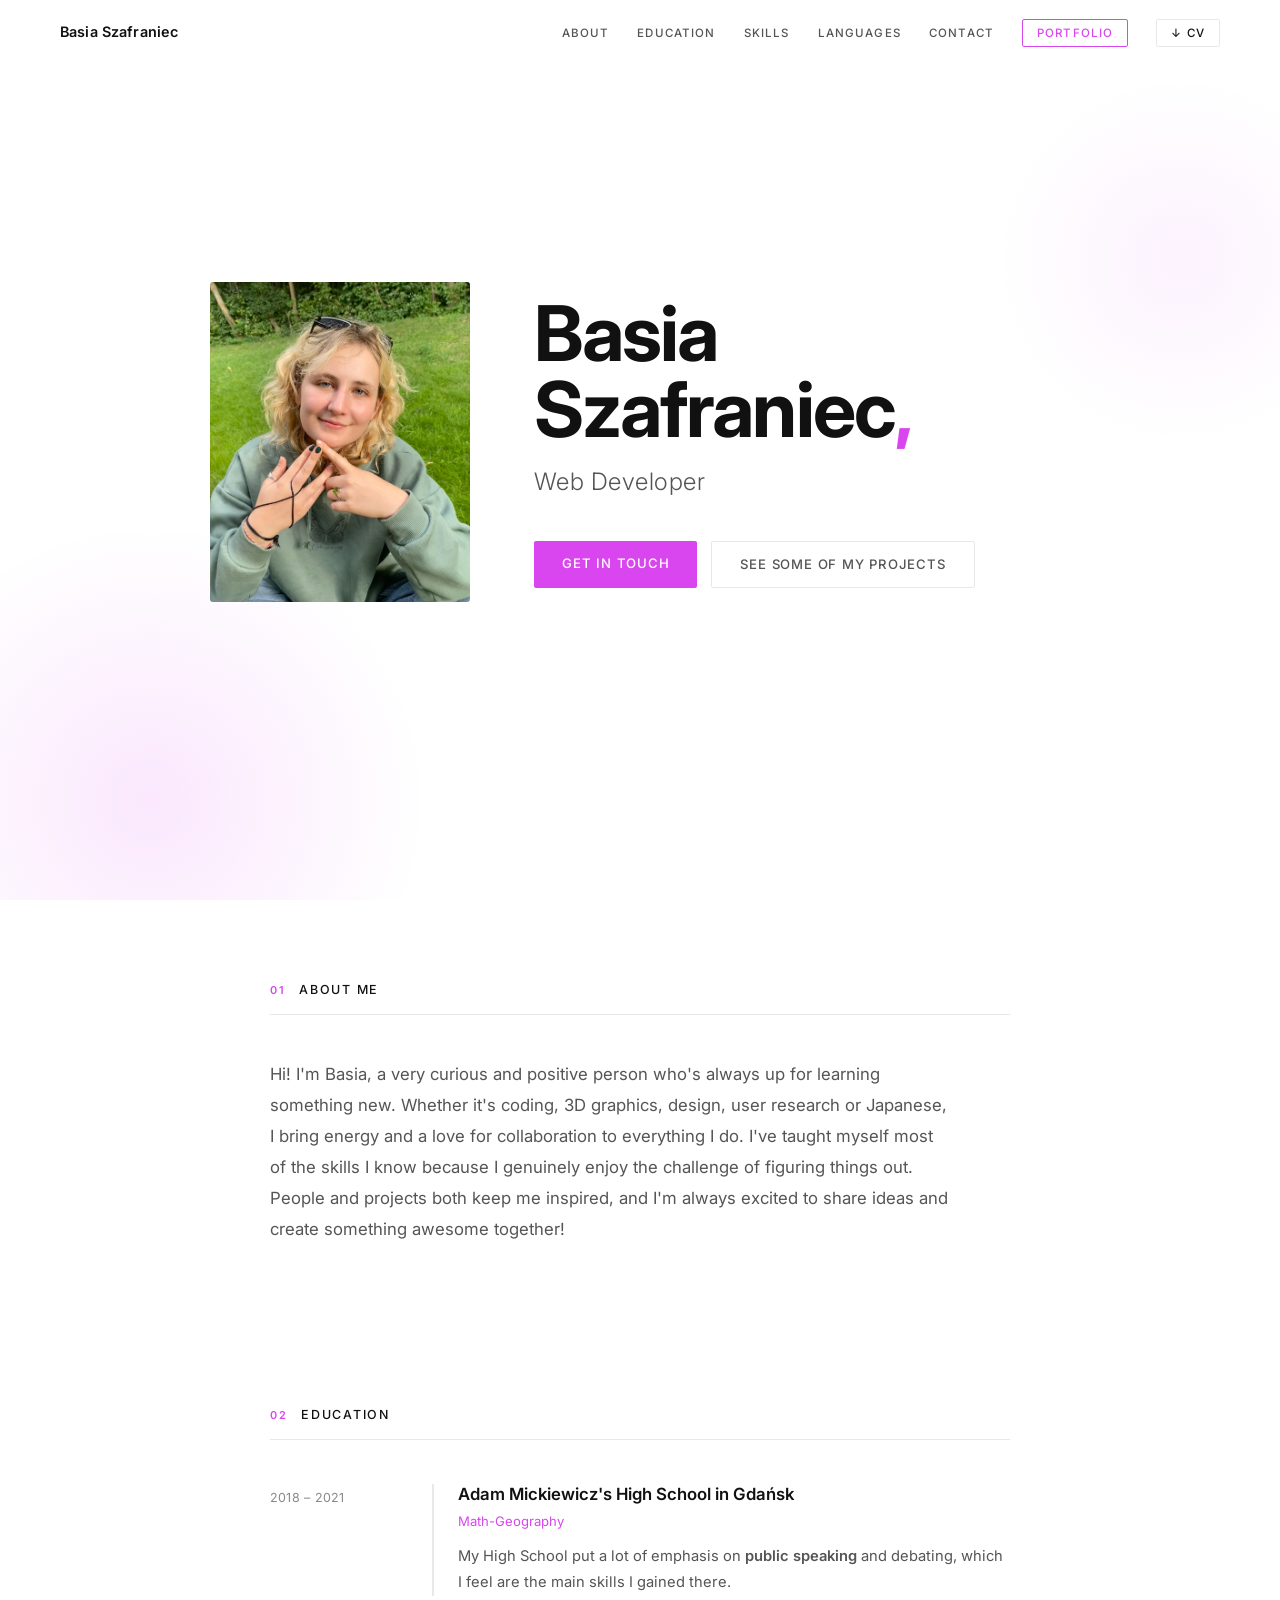
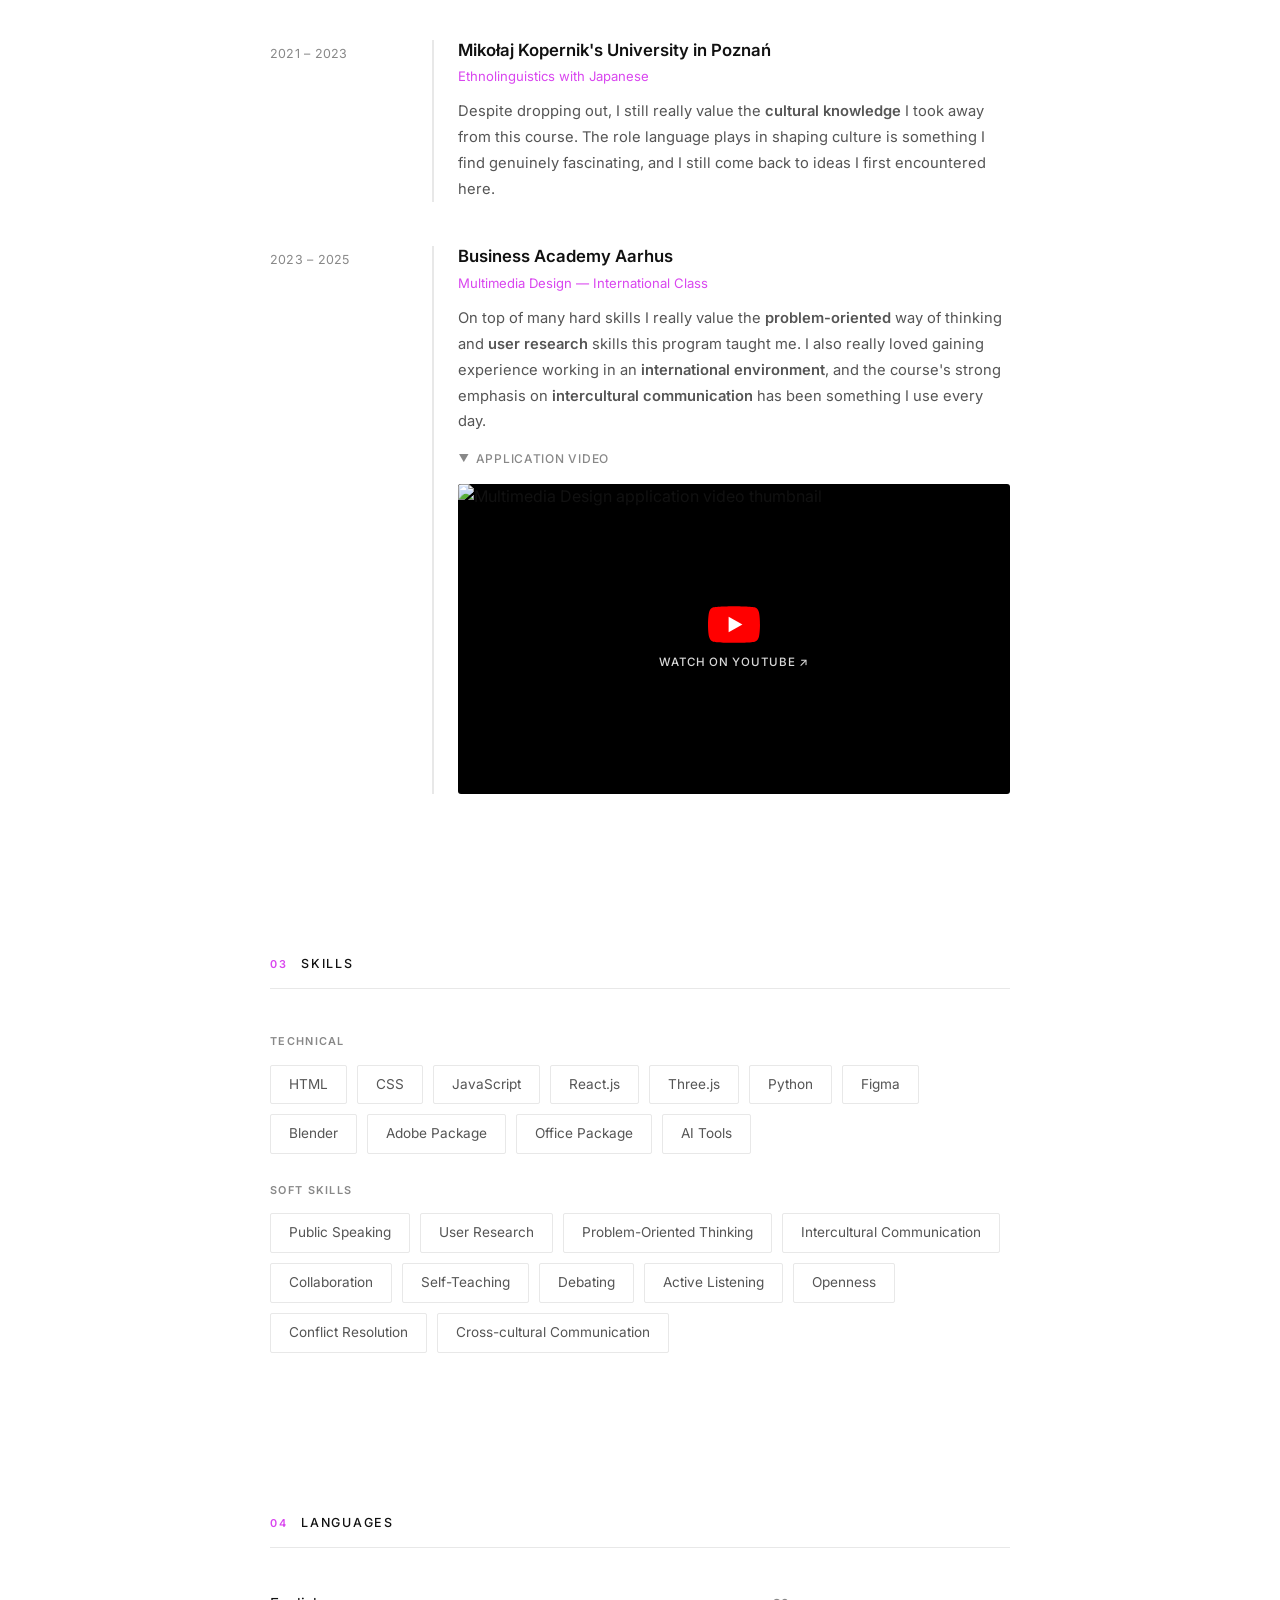
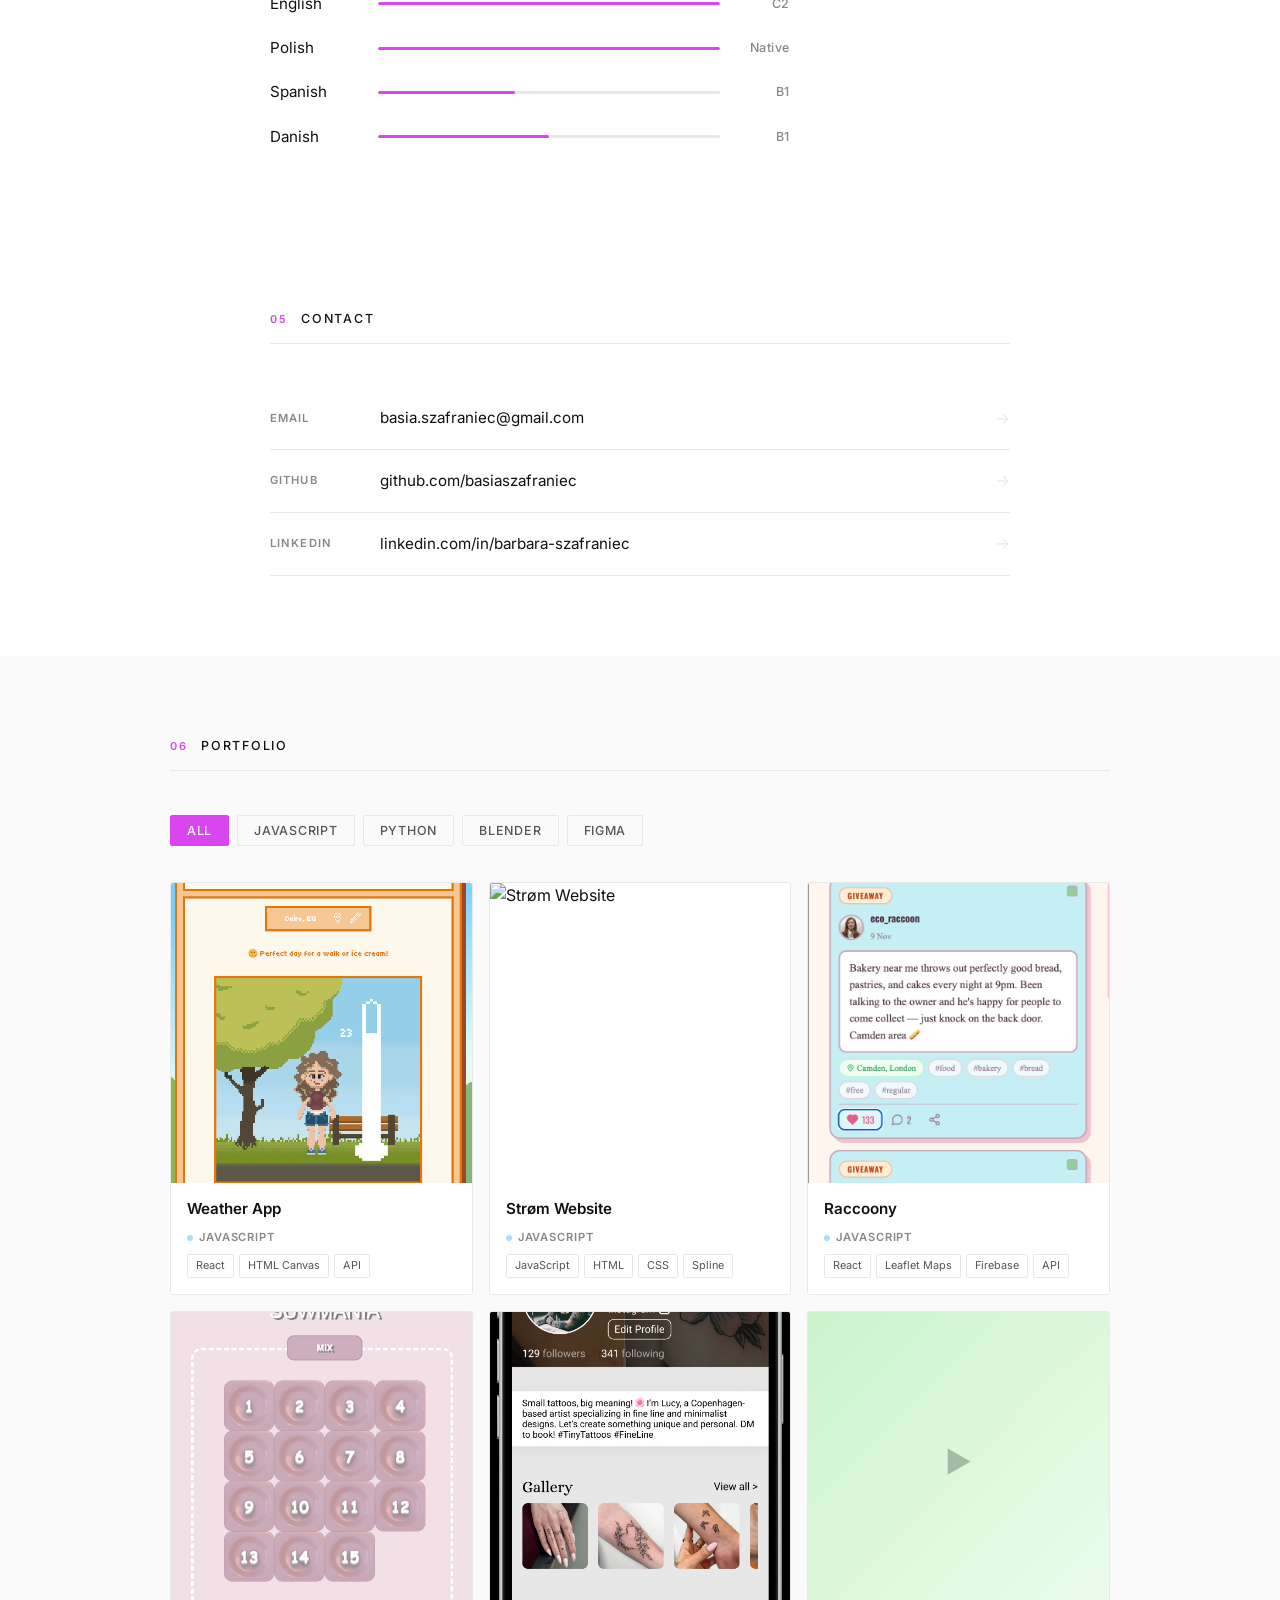
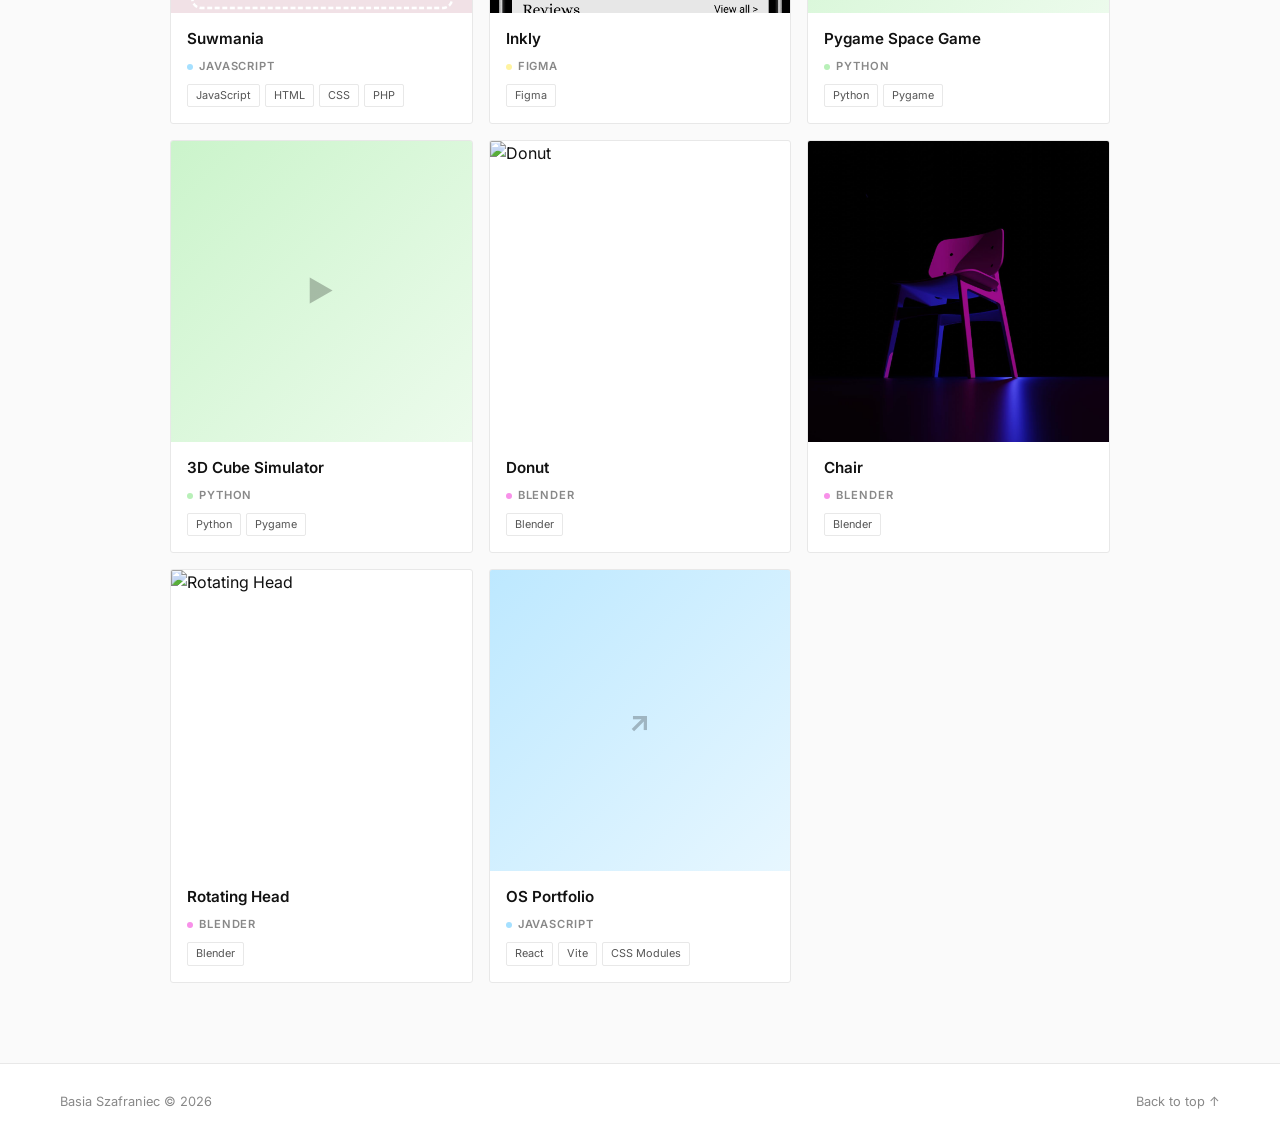
==== index.html @ 639d2274 "CV website initial commit" ====
<!DOCTYPE html>
<html lang="en">
<head>
    <meta charset="UTF-8">
    <meta name="viewport" content="width=device-width, initial-scale=1.0">
    <title>Basia Szafraniec — Web Developer</title>
    <link rel="preconnect" href="https://fonts.googleapis.com">
    <link rel="preconnect" href="https://fonts.gstatic.com" crossorigin>
    <link href="https://fonts.googleapis.com/css2?family=Inter:ital,wght@0,300;0,400;0,500;0,600;0,700;1,300&display=swap" rel="stylesheet">
    <link rel="stylesheet" href="style.css">
</head>
<body>

    <nav id="navbar">
        <div class="nav-name">Basia Szafraniec</div>
        <button class="hamburger" id="hamburger" aria-label="Toggle menu">
            <span></span><span></span><span></span>
        </button>
        <ul class="nav-links" id="nav-links">
            <li><a href="#about">About</a></li>
            <li><a href="#education">Education</a></li>
            <li><a href="#skills">Skills</a></li>
            <li><a href="#languages">Languages</a></li>
            <li><a href="#contact">Contact</a></li>
            <li><a href="#portfolio" class="nav-cta">Portfolio</a></li>
            <li><a href="cv-download.html" target="_blank" class="nav-cv">↓ CV</a></li>
        </ul>
    </nav>

    <section class="hero">
        <div class="hero-inner">
            <div class="hero-photo-wrap">
                <div class="hero-photo">
                    <img src="assets/images/prof.png" alt="Basia Szafraniec" id="hero-img">
                    <div class="photo-placeholder" id="photo-placeholder">BS</div>
                </div>
            </div>
            <div class="hero-text">
                <h1>Basia Szafraniec<span class="comma">,</span></h1>
                <p class="hero-title">Web Developer</p>
                <div class="hero-links">
                    <a href="#contact" class="btn-primary">Get in touch</a>
                    <a href="#portfolio" class="btn-ghost">See some of my projects</a>
                </div>
            </div>
        </div>
        <div class="blob blob-1"></div>
        <div class="blob blob-2"></div>
    </section>

    <main>

        <section id="about" class="section reveal">
            <div class="section-header">
                <span class="section-num">01</span>
                <h2 class="section-title">About Me</h2>
            </div>
            <div class="section-divider"></div>
            <p class="about-text">
                Hi! I'm Basia, a very curious and positive person who's always up for learning something new.
                Whether it's coding, 3D graphics, design, user research or Japanese, I bring energy and a love
                for collaboration to everything I do. I've taught myself most of the skills I know because I
                genuinely enjoy the challenge of figuring things out. People and projects both keep me
                inspired, and I'm always excited to share ideas and create something awesome together!
            </p>
        </section>

        <section id="education" class="section reveal">
            <div class="section-header">
                <span class="section-num">02</span>
                <h2 class="section-title">Education</h2>
            </div>
            <div class="section-divider"></div>
            <div class="edu-list">

                <div class="edu-item">
                    <div class="edu-meta">
                        <span class="edu-year">2018 – 2021</span>
                    </div>
                    <div class="edu-content">
                        <h3>Adam Mickiewicz's High School in Gdańsk</h3>
                        <span class="edu-field">Math-Geography</span>
                        <p>My High School put a lot of emphasis on <strong>public speaking</strong> and debating, which I feel are the main skills I gained there.</p>
                    </div>
                </div>

                <div class="edu-item">
                    <div class="edu-meta">
                        <span class="edu-year">2021 – 2023</span>
                    </div>
                    <div class="edu-content">
                        <h3>Mikołaj Kopernik's University in Poznań</h3>
                        <span class="edu-field">Ethnolinguistics with Japanese</span>
                        <p>Despite dropping out, I still really value the <strong>cultural knowledge</strong> I took away from this course. The role language plays in shaping culture is something I find genuinely fascinating, and I still come back to ideas I first encountered here.</p>
                    </div>
                </div>

                <div class="edu-item">
                    <div class="edu-meta">
                        <span class="edu-year">2023 – 2025</span>
                    </div>
                    <div class="edu-content">
                        <h3>Business Academy Aarhus</h3>
                        <span class="edu-field">Multimedia Design — International Class</span>
                        <p>On top of many hard skills I really value the <strong>problem-oriented</strong> way of thinking and <strong>user research</strong> skills this program taught me. I also really loved gaining experience working in an <strong>international environment</strong>, and the course's strong emphasis on <strong>intercultural communication</strong> has been something I use every day.</p>
                        <button class="edu-video-btn" id="yt-toggle" aria-expanded="true">
                            <span class="edu-video-icon" aria-hidden="true">▶</span>
                            Application video
                        </button>
                        <div class="edu-video-wrap open" id="yt-wrap">
                            <a href="https://youtu.be/Ew_p2jdA_Yk" target="_blank" rel="noopener" class="yt-thumb-link" aria-label="Watch application video on YouTube">
                                <img src="https://img.youtube.com/vi/Ew_p2jdA_Yk/hqdefault.jpg" alt="Multimedia Design application video thumbnail" class="yt-thumb-img">
                                <div class="yt-play-overlay">
                                    <svg class="yt-play-icon" viewBox="0 0 68 48" width="52" height="37" aria-hidden="true">
                                        <path d="M66.52 7.74c-.78-2.93-2.49-5.41-5.42-6.19C55.79.13 34 0 34 0S12.21.13 6.9 1.55C3.97 2.33 2.27 4.81 1.48 7.74 0 13.05 0 24 0 24s0 10.95 1.48 16.26c.78 2.93 2.49 5.41 5.42 6.19C12.21 47.87 34 48 34 48s21.79-.13 27.1-1.55c2.93-.78 4.64-3.26 5.42-6.19C68 34.95 68 24 68 24s0-10.95-1.48-16.26z" fill="#ff0000"/>
                                        <path d="M45 24L27 14v20z" fill="#fff"/>
                                    </svg>
                                    <span class="yt-play-label">Watch on YouTube ↗</span>
                                </div>
                            </a>
                        </div>
                    </div>
                </div>

            </div>
        </section>

        <section id="skills" class="section reveal">
            <div class="section-header">
                <span class="section-num">03</span>
                <h2 class="section-title">Skills</h2>
            </div>
            <div class="section-divider"></div>
            <div class="skills-subheading">Technical</div>
            <div class="skills-grid">
                <div class="skill-tag">HTML</div>
                <div class="skill-tag">CSS</div>
                <div class="skill-tag">JavaScript</div>
                <div class="skill-tag">React.js</div>
                <div class="skill-tag">Three.js</div>
                <div class="skill-tag">Python</div>
                <div class="skill-tag">Figma</div>
                <div class="skill-tag">Blender</div>
                <div class="skill-tag">Adobe Package</div>
                <div class="skill-tag">Office Package</div>
                <div class="skill-tag">AI Tools</div>
            </div>
            <div class="skills-subheading" style="margin-top: 28px">Soft Skills</div>
            <div class="skills-grid">
                <div class="skill-tag">Public Speaking</div>
                <div class="skill-tag">User Research</div>
                <div class="skill-tag">Problem-Oriented Thinking</div>
                <div class="skill-tag">Intercultural Communication</div>
                <div class="skill-tag">Collaboration</div>
                <div class="skill-tag">Self-Teaching</div>
                <div class="skill-tag">Debating</div>
                <div class="skill-tag">Active Listening</div>
                <div class="skill-tag">Openness</div>
                <div class="skill-tag">Conflict Resolution</div>
                <div class="skill-tag">Cross-cultural Communication</div>
            </div>
        </section>

        <section id="languages" class="section reveal">
            <div class="section-header">
                <span class="section-num">04</span>
                <h2 class="section-title">Languages</h2>
            </div>
            <div class="section-divider"></div>
            <div class="lang-list">
                <div class="lang-item">
                    <span class="lang-name">English</span>
                    <div class="lang-bar-wrap"><div class="lang-bar" style="width:100%"></div></div>
                    <span class="lang-level">C2</span>
                </div>
                <div class="lang-item">
                    <span class="lang-name">Polish</span>
                    <div class="lang-bar-wrap"><div class="lang-bar" style="width:100%"></div></div>
                    <span class="lang-level">Native</span>
                </div>
                <div class="lang-item">
                    <span class="lang-name">Spanish</span>
                    <div class="lang-bar-wrap"><div class="lang-bar" style="width:40%"></div></div>
                    <span class="lang-level">B1</span>
                </div>
                <div class="lang-item">
                    <span class="lang-name">Danish</span>
                    <div class="lang-bar-wrap"><div class="lang-bar" style="width:50%"></div></div>
                    <span class="lang-level">B1</span>
                </div>
            </div>
        </section>

        <section id="contact" class="section reveal">
            <div class="section-header">
                <span class="section-num">05</span>
                <h2 class="section-title">Contact</h2>
            </div>
            <div class="section-divider"></div>
            <div class="contact-list">
                <a href="mailto:basia.szafraniec@gmail.com" class="contact-item">
                    <span class="contact-label">Email</span>
                    <span class="contact-value">basia.szafraniec@gmail.com</span>
                    <span class="contact-arrow">→</span>
                </a>
                <a href="https://github.com/basiaszafraniec" target="_blank" rel="noopener" class="contact-item">
                    <span class="contact-label">GitHub</span>
                    <span class="contact-value">github.com/basiaszafraniec</span>
                    <span class="contact-arrow">→</span>
                </a>
                <a href="https://linkedin.com/in/barbara-szafraniec-074019289" target="_blank" rel="noopener" class="contact-item">
                    <span class="contact-label">LinkedIn</span>
                    <span class="contact-value">linkedin.com/in/barbara-szafraniec</span>
                    <span class="contact-arrow">→</span>
                </a>
            </div>
        </section>

        <section id="portfolio" class="portfolio-section reveal">
            <div class="pf-inner">
                <div class="section-header">
                    <span class="section-num">06</span>
                    <h2 class="section-title">Portfolio</h2>
                </div>
                <div class="section-divider"></div>
                <div class="pf-filters" id="pf-filters">
                    <button class="pf-filter active" data-filter="all">All</button>
                    <button class="pf-filter" data-filter="javascript">JavaScript</button>
                    <button class="pf-filter" data-filter="python">Python</button>
                    <button class="pf-filter" data-filter="blender">Blender</button>
                    <button class="pf-filter" data-filter="figma">Figma</button>
                </div>
                <div class="pf-grid" id="pf-grid"></div>
            </div>
        </section>

    </main>

    <div id="pf-modal" class="pf-modal" aria-hidden="true">
        <div class="pf-modal-bg" id="pf-modal-bg"></div>
        <div class="pf-modal-panel">
            <button class="pf-modal-close" id="pf-modal-close" aria-label="Close">×</button>
            <div class="pf-modal-body" id="pf-modal-body"></div>
        </div>
    </div>

    <footer>
        <span>Basia Szafraniec &copy; 2026</span>
        <a href="#" class="back-to-top">Back to top ↑</a>
    </footer>

    <script src="script.js"></script>
</body>
</html>
---- style.css ----
/* ── Variables ───────────────────────────── */
:root {
    --pink:      #d946ef;
    --pink-dim:  rgba(217, 70, 239, 0.12);
    --pink-glow: rgba(217, 70, 239, 0.25);
    --text:      #111111;
    --muted:     #555555;
    --light:     #888888;
    --border:    #e8e8e8;
    --bg:        #ffffff;
    --bg-alt:    #fafafa;

    --max-w: 860px;
    --pad-x: 60px;
}

/* ── Reset ───────────────────────────────── */
*, *::before, *::after { box-sizing: border-box; margin: 0; padding: 0; }
html { scroll-behavior: smooth; }
img  { display: block; max-width: 100%; }
a    { color: inherit; }
strong { font-weight: 600; }

body {
    font-family: 'Inter', system-ui, sans-serif;
    font-size: 16px;
    line-height: 1.6;
    color: var(--text);
    background: var(--bg);
    -webkit-font-smoothing: antialiased;
}

/* ── Nav ─────────────────────────────────── */
#navbar {
    position: fixed;
    inset: 0 0 auto 0;
    display: flex;
    align-items: center;
    justify-content: space-between;
    padding: 0 var(--pad-x);
    height: 64px;
    background: rgba(255,255,255,0.9);
    backdrop-filter: blur(12px);
    -webkit-backdrop-filter: blur(12px);
    border-bottom: 1px solid transparent;
    z-index: 999;
    transition: border-color 0.3s, box-shadow 0.3s;
}

#navbar.scrolled {
    border-color: var(--border);
    box-shadow: 0 1px 12px rgba(0,0,0,0.05);
}

.nav-name {
    font-size: 0.9rem;
    font-weight: 600;
    letter-spacing: 0.01em;
    white-space: nowrap;
}

.nav-links {
    display: flex;
    list-style: none;
    gap: 28px;
}

.nav-links a {
    text-decoration: none;
    font-size: 0.72rem;
    font-weight: 500;
    letter-spacing: 0.1em;
    text-transform: uppercase;
    color: var(--muted);
    transition: color 0.2s;
}

.nav-links a:hover,
.nav-links a.active { color: var(--text); }

.nav-links .nav-cta {
    color: var(--pink);
    padding: 6px 14px;
    border: 1px solid var(--pink);
    border-radius: 2px;
    transition: background 0.2s, color 0.2s;
}

.nav-links .nav-cta:hover {
    background: var(--pink);
    color: #fff;
}

/* Hamburger */
.hamburger {
    display: none;
    flex-direction: column;
    gap: 5px;
    cursor: pointer;
    background: none;
    border: none;
    padding: 4px;
}

.hamburger span {
    display: block;
    width: 22px;
    height: 2px;
    background: var(--text);
    border-radius: 1px;
    transition: transform 0.25s, opacity 0.25s;
}

.hamburger.open span:nth-child(1) { transform: translateY(7px) rotate(45deg); }
.hamburger.open span:nth-child(2) { opacity: 0; }
.hamburger.open span:nth-child(3) { transform: translateY(-7px) rotate(-45deg); }

/* ── Hero ────────────────────────────────── */
.hero {
    min-height: 100vh;
    display: flex;
    align-items: center;
    padding: 64px var(--pad-x) 80px;
    position: relative;
    overflow: hidden;
}

.hero-inner {
    display: flex;
    align-items: center;
    gap: 64px;
    max-width: var(--max-w);
    width: 100%;
    margin: 0 auto;
    position: relative;
    z-index: 2;
}

/* Photo */
.hero-photo-wrap {
    flex-shrink: 0;
}

.hero-photo {
    width: 260px;
    height: 320px;
    border-radius: 3px;
    overflow: hidden;
    position: relative;
    background: var(--pink-dim);
}

.hero-photo img {
    width: 100%;
    height: 100%;
    object-fit: cover;
    object-position: top center;
}

.photo-placeholder {
    position: absolute;
    inset: 0;
    display: flex;
    align-items: center;
    justify-content: center;
    font-size: 3rem;
    font-weight: 700;
    color: var(--pink);
    opacity: 0.4;
    letter-spacing: 0.05em;
}

/* when image loads, hide placeholder */
.hero-photo img:not([src=""]) + .photo-placeholder { display: none; }

/* Hero text */
.hero-text h1 {
    font-size: clamp(2.8rem, 6vw, 5.5rem);
    font-weight: 700;
    line-height: 1;
    letter-spacing: -0.025em;
    margin-bottom: 14px;
}

.comma { color: var(--pink); }

.hero-title {
    font-size: clamp(1rem, 2.5vw, 1.5rem);
    font-weight: 300;
    color: var(--muted);
    letter-spacing: 0.02em;
    margin-bottom: 40px;
}

.hero-links {
    display: flex;
    gap: 14px;
    flex-wrap: wrap;
}

.btn-primary {
    text-decoration: none;
    padding: 12px 28px;
    background: var(--pink);
    color: #fff;
    font-size: 0.82rem;
    font-weight: 500;
    letter-spacing: 0.06em;
    text-transform: uppercase;
    border-radius: 2px;
    transition: opacity 0.2s, transform 0.2s;
}

.btn-primary:hover { opacity: 0.85; transform: translateY(-1px); }

.btn-ghost {
    text-decoration: none;
    padding: 12px 28px;
    border: 1px solid var(--border);
    color: var(--muted);
    font-size: 0.82rem;
    font-weight: 500;
    letter-spacing: 0.06em;
    text-transform: uppercase;
    border-radius: 2px;
    transition: border-color 0.2s, color 0.2s;
}

.btn-ghost:hover { border-color: var(--pink); color: var(--pink); }

.nav-cv {
    color: var(--text) !important;
    padding: 6px 14px !important;
    border: 1px solid var(--border) !important;
    border-radius: 2px;
    transition: border-color 0.2s, color 0.2s !important;
}

.nav-cv:hover {
    border-color: var(--pink) !important;
    color: var(--pink) !important;
}

/* Blobs */
.blob {
    position: absolute;
    border-radius: 50%;
    pointer-events: none;
    z-index: 1;
}

.blob-1 {
    width: 600px;
    height: 600px;
    bottom: -200px;
    left: -150px;
    background: radial-gradient(circle, rgba(217,70,239,0.13) 0%, transparent 65%);
    animation: pulse 8s ease-in-out infinite;
}

.blob-2 {
    width: 400px;
    height: 400px;
    top: 60px;
    right: -100px;
    background: radial-gradient(circle, rgba(217,70,239,0.07) 0%, transparent 65%);
    animation: pulse 12s ease-in-out infinite reverse;
}

@keyframes pulse {
    0%, 100% { transform: scale(1); }
    50%       { transform: scale(1.08); }
}

/* ── Sections ────────────────────────────── */
.section {
    max-width: var(--max-w);
    margin: 0 auto;
    padding: 80px var(--pad-x);
}

.section-header {
    display: flex;
    align-items: baseline;
    gap: 14px;
    margin-bottom: 14px;
}

.section-num {
    font-size: 0.68rem;
    font-weight: 600;
    letter-spacing: 0.14em;
    color: var(--pink);
    text-transform: uppercase;
}

.section-title {
    font-size: 0.78rem;
    font-weight: 500;
    letter-spacing: 0.14em;
    text-transform: uppercase;
    color: var(--text);
}

.section-divider {
    height: 1px;
    background: var(--border);
    margin-bottom: 44px;
}

/* ── About ───────────────────────────────── */
.about-text {
    font-size: 1.05rem;
    line-height: 1.85;
    color: var(--muted);
    max-width: 680px;
}

/* ── Education ───────────────────────────── */
.edu-list {
    display: flex;
    flex-direction: column;
    gap: 44px;
}

.edu-item {
    display: grid;
    grid-template-columns: 130px 1fr;
    gap: 0 32px;
    padding-left: 0;
}

.edu-meta {
    padding-top: 4px;
    display: flex;
    flex-direction: column;
    gap: 8px;
    align-items: flex-start;
}

.edu-year {
    font-size: 0.78rem;
    color: var(--light);
    white-space: nowrap;
    letter-spacing: 0.02em;
}

.edu-badge {
    font-size: 0.65rem;
    font-weight: 600;
    letter-spacing: 0.1em;
    text-transform: uppercase;
    color: var(--pink);
    background: var(--pink-dim);
    padding: 3px 8px;
    border-radius: 2px;
}

.edu-content {
    border-left: 2px solid var(--border);
    padding-left: 24px;
    transition: border-color 0.3s;
}

.edu-item:hover .edu-content,
.edu-current .edu-content {
    border-left-color: var(--pink);
}

.edu-content h3 {
    font-size: 1.05rem;
    font-weight: 600;
    line-height: 1.3;
    margin-bottom: 5px;
}

.edu-field {
    display: block;
    font-size: 0.82rem;
    color: var(--pink);
    margin-bottom: 12px;
}

.edu-content p {
    font-size: 0.92rem;
    color: var(--muted);
    line-height: 1.75;
}

/* ── Edu video toggle ────────────────────── */
.edu-video-btn {
    display: inline-flex;
    align-items: center;
    gap: 7px;
    margin-top: 14px;
    background: none;
    border: none;
    padding: 0;
    font-family: inherit;
    font-size: 0.75rem;
    font-weight: 500;
    letter-spacing: 0.06em;
    text-transform: uppercase;
    color: var(--light);
    cursor: pointer;
    transition: color 0.2s;
}

.edu-video-btn:hover { color: var(--pink); }

.edu-video-icon {
    font-size: 0.65rem;
    transition: transform 0.25s;
}

.edu-video-btn[aria-expanded="true"] .edu-video-icon { transform: rotate(90deg); }

/* give the video a bit of breathing room above the toggle button */
.edu-video-btn { margin-top: 16px; }

.edu-video-wrap {
    max-height: 0;
    overflow: hidden;
    transition: max-height 0.45s cubic-bezier(0.16, 1, 0.3, 1),
                margin-top 0.3s ease;
    margin-top: 0;
}

.edu-video-wrap.open {
    max-height: 480px;
    margin-top: 14px;
}

.yt-thumb-link {
    display: block;
    text-decoration: none;
    border-radius: 3px;
    overflow: hidden;
    position: relative;
    aspect-ratio: 16/9;
    background: #000;
}

.yt-thumb-img {
    width: 100%;
    height: 100%;
    object-fit: cover;
    display: block;
    transition: opacity 0.25s;
}

.yt-thumb-link:hover .yt-thumb-img { opacity: 0.75; }

.yt-play-overlay {
    position: absolute;
    inset: 0;
    display: flex;
    flex-direction: column;
    align-items: center;
    justify-content: center;
    gap: 10px;
}

.yt-play-icon {
    filter: drop-shadow(0 2px 6px rgba(0,0,0,0.4));
    transition: transform 0.2s;
}

.yt-thumb-link:hover .yt-play-icon { transform: scale(1.12); }

.yt-play-label {
    font-size: 0.72rem;
    font-weight: 500;
    letter-spacing: 0.06em;
    text-transform: uppercase;
    color: rgba(255,255,255,0.85);
    text-shadow: 0 1px 4px rgba(0,0,0,0.5);
}

/* ── Skills ──────────────────────────────── */
.skills-subheading {
    font-size: 0.68rem;
    font-weight: 600;
    letter-spacing: 0.12em;
    text-transform: uppercase;
    color: var(--light);
    margin-bottom: 14px;
}

.skills-grid {
    display: flex;
    flex-wrap: wrap;
    gap: 10px;
}

.skill-tag {
    padding: 8px 18px;
    border: 1px solid var(--border);
    border-radius: 2px;
    font-size: 0.85rem;
    font-weight: 400;
    color: var(--muted);
    cursor: default;
    transition: border-color 0.2s, color 0.2s, background 0.2s;
}

.skill-tag:hover {
    border-color: var(--pink);
    color: var(--pink);
    background: var(--pink-dim);
}

/* ── Languages ───────────────────────────── */
.lang-list {
    display: flex;
    flex-direction: column;
    gap: 20px;
    max-width: 520px;
}

.lang-item {
    display: grid;
    grid-template-columns: 90px 1fr 52px;
    align-items: center;
    gap: 18px;
}

.lang-name {
    font-size: 0.95rem;
}

.lang-bar-wrap {
    height: 3px;
    background: var(--border);
    border-radius: 2px;
    overflow: hidden;
}

.lang-bar {
    height: 100%;
    background: var(--pink);
    border-radius: 2px;
    transform: scaleX(0);
    transform-origin: left;
    transition: transform 0.8s cubic-bezier(0.16, 1, 0.3, 1);
}

.lang-bar.animated {
    transform: scaleX(1);
}

.lang-level {
    font-size: 0.78rem;
    color: var(--light);
    text-align: right;
    font-weight: 500;
    letter-spacing: 0.04em;
}

/* ── Contact ─────────────────────────────── */
.contact-list {
    display: flex;
    flex-direction: column;
}

.contact-item {
    display: grid;
    grid-template-columns: 90px 1fr 24px;
    align-items: center;
    gap: 20px;
    padding: 18px 0;
    border-bottom: 1px solid var(--border);
    text-decoration: none;
    color: var(--text);
    transition: color 0.2s;
}

.contact-item.no-link { cursor: default; }
.contact-item.no-link .contact-arrow { display: none; }

.contact-item:not(.no-link):hover .contact-value { color: var(--pink); }
.contact-item:not(.no-link):hover .contact-arrow { color: var(--pink); }

.contact-label {
    font-size: 0.7rem;
    font-weight: 600;
    letter-spacing: 0.1em;
    text-transform: uppercase;
    color: var(--light);
}

.contact-value {
    font-size: 0.95rem;
    transition: color 0.2s;
}

.contact-arrow {
    font-size: 1rem;
    color: var(--border);
    transition: color 0.2s;
    justify-self: end;
}

/* ── Portfolio ───────────────────────────── */
.portfolio-section {
    background: var(--bg-alt);
    padding: 80px 0;
}

.pf-inner {
    max-width: calc(var(--max-w) + 200px);
    margin: 0 auto;
    padding: 0 var(--pad-x);
}

/* Filters */
.pf-filters {
    display: flex;
    gap: 8px;
    flex-wrap: wrap;
    margin-bottom: 36px;
}

.pf-filter {
    padding: 7px 16px;
    border: 1px solid var(--border);
    border-radius: 2px;
    background: none;
    font-family: inherit;
    font-size: 0.78rem;
    font-weight: 500;
    letter-spacing: 0.06em;
    text-transform: uppercase;
    color: var(--muted);
    cursor: pointer;
    transition: border-color 0.2s, color 0.2s, background 0.2s;
}

.pf-filter:hover { border-color: var(--pink); color: var(--pink); }

.pf-filter.active {
    border-color: var(--pink);
    background: var(--pink);
    color: #fff;
}

/* Grid */
.pf-grid {
    display: grid;
    grid-template-columns: repeat(3, 1fr);
    gap: 16px;
}

/* Card */
.pf-card {
    border-radius: 3px;
    overflow: hidden;
    cursor: pointer;
    position: relative;
    background: #fff;
    border: 1px solid var(--border);
    transition: transform 0.25s, box-shadow 0.25s;
}

.pf-card:hover {
    transform: translateY(-3px);
    box-shadow: 0 8px 32px rgba(0,0,0,0.09);
}

.pf-card[data-hidden="true"] {
    display: none;
}

.pf-card-thumb {
    width: 100%;
    aspect-ratio: 1/1;
    overflow: hidden;
    position: relative;
}

.pf-card-thumb img,
.pf-card-thumb .card-video-thumb {
    width: 100%;
    height: 100%;
    object-fit: cover;
    transition: transform 0.4s ease;
    display: block;
    position: relative;
    z-index: 1;
}

/* placeholder sits behind video; visible when video errors or is absent */
.pf-card-thumb > .pf-card-placeholder {
    z-index: 0;
}

.pf-card:hover .pf-card-thumb img,
.pf-card:hover .card-video-thumb { transform: scale(1.04); }

.pf-thumb-icon {
    font-size: 1.8rem;
    opacity: 0.7;
}

.pf-card-placeholder {
    width: 100%;
    height: 100%;
    display: flex;
    align-items: center;
    justify-content: center;
    font-size: 1.6rem;
    font-weight: 700;
    color: rgba(0,0,0,0.35);
    letter-spacing: 0.04em;
}

.pf-card-info {
    padding: 14px 16px 16px;
}

.pf-card-title {
    font-size: 0.95rem;
    font-weight: 600;
    margin-bottom: 7px;
}

.pf-card-meta {
    display: flex;
    align-items: center;
    gap: 6px;
    flex-wrap: wrap;
}

.pf-cat-dot {
    width: 6px;
    height: 6px;
    border-radius: 50%;
    flex-shrink: 0;
}

.pf-cat-label {
    font-size: 0.7rem;
    font-weight: 600;
    letter-spacing: 0.08em;
    text-transform: uppercase;
    color: var(--light);
}

.pf-stack-tags {
    display: flex;
    flex-wrap: wrap;
    gap: 5px;
    margin-top: 8px;
}

.pf-stack-tag {
    font-size: 0.68rem;
    padding: 2px 8px;
    border: 1px solid var(--border);
    border-radius: 2px;
    color: var(--muted);
}

/* ── Modal ───────────────────────────────── */
.pf-modal {
    position: fixed;
    inset: 0;
    z-index: 1000;
    display: flex;
    align-items: center;
    justify-content: center;
    padding: 24px;
    pointer-events: none;
    opacity: 0;
    transition: opacity 0.25s;
}

.pf-modal.open {
    pointer-events: all;
    opacity: 1;
}

.pf-modal-bg {
    position: absolute;
    inset: 0;
    background: rgba(0,0,0,0.55);
    cursor: pointer;
}

.pf-modal-panel {
    position: relative;
    background: #fff;
    border-radius: 4px;
    width: 100%;
    max-width: 720px;
    max-height: 88vh;
    overflow-y: auto;
    z-index: 1;
    transform: translateY(12px);
    transition: transform 0.25s;
}

.pf-modal.open .pf-modal-panel { transform: none; }

.pf-modal-close {
    position: absolute;
    top: 16px;
    right: 18px;
    background: none;
    border: none;
    font-size: 1.5rem;
    line-height: 1;
    color: var(--muted);
    cursor: pointer;
    z-index: 2;
    transition: color 0.2s;
}

.pf-modal-close:hover { color: var(--text); }

.pf-modal-body { padding: 36px; }

/* Carousel */
.pf-carousel {
    position: relative;
    width: 100%;
    aspect-ratio: 16/10;
    overflow: hidden;
    border-radius: 3px;
    background: var(--bg-alt);
    margin-bottom: 28px;
}

.pf-carousel-track {
    display: flex;
    height: 100%;
    will-change: transform;
}

/* Each slide must be exactly the carousel's width — use flex-basis 100% of container */
.pf-carousel-slide {
    flex: 0 0 100%;
    width: 100%;       /* redundant but explicit for older engines */
    height: 100%;
    overflow: hidden;
    position: relative;
}

.pf-carousel-slide img {
    width: 100%;
    height: 100%;
    object-fit: contain;
}

.pf-carousel-slide video {
    width: 100%;
    height: 100%;
    object-fit: contain;
    background: #000;
    display: block;
}

.pf-iframe-slide {
    background: var(--bg-alt);
}

.pf-iframe-slide iframe {
    width: 100%;
    height: 100%;
    border: none;
    display: block;
}

.pf-slide-placeholder {
    display: flex;
    flex-direction: column;
    align-items: center;
    justify-content: center;
    gap: 16px;
    font-size: 1.2rem;
    font-weight: 600;
    color: rgba(0,0,0,0.3);
    letter-spacing: 0.05em;
}

.pf-cta-label {
    font-size: 0.78rem;
    font-weight: 500;
    letter-spacing: 0.1em;
    text-transform: uppercase;
    color: rgba(0,0,0,0.4);
}

.pf-cta-btn {
    display: inline-block;
    padding: 12px 28px;
    background: rgba(0,0,0,0.12);
    border: 1px solid rgba(0,0,0,0.2);
    border-radius: 2px;
    text-decoration: none;
    font-size: 0.85rem;
    font-weight: 600;
    color: rgba(0,0,0,0.6);
    letter-spacing: 0.04em;
    transition: background 0.2s, color 0.2s;
}

.pf-cta-btn:hover {
    background: rgba(0,0,0,0.2);
    color: rgba(0,0,0,0.8);
}

.pf-carousel-placeholder {
    width: 100%;
    height: 100%;
    display: flex;
    align-items: center;
    justify-content: center;
    font-size: 2rem;
    font-weight: 600;
    letter-spacing: 0.05em;
    color: rgba(0,0,0,0.3);
}

.pf-carousel-btn {
    position: absolute;
    top: 50%;
    transform: translateY(-50%);
    background: rgba(0,0,0,0.4);
    color: #fff;
    border: none;
    width: 36px;
    height: 36px;
    border-radius: 50%;
    cursor: pointer;
    font-size: 1rem;
    display: flex;
    align-items: center;
    justify-content: center;
    transition: background 0.2s;
    z-index: 2;
}

.pf-carousel-btn:hover { background: rgba(0,0,0,0.65); }
.pf-carousel-prev { left: 12px; }
.pf-carousel-next { right: 12px; }
.pf-carousel-single .pf-carousel-btn { display: none; }

.pf-carousel-dots {
    position: absolute;
    bottom: 10px;
    left: 50%;
    transform: translateX(-50%);
    display: flex;
    gap: 6px;
}

.pf-dot {
    width: 6px;
    height: 6px;
    border-radius: 50%;
    background: rgba(255,255,255,0.5);
    border: none;
    cursor: pointer;
    padding: 0;
    transition: background 0.2s;
}

.pf-dot.active { background: #fff; }

/* Modal content */
.pf-modal-header {
    display: flex;
    align-items: flex-start;
    justify-content: space-between;
    gap: 16px;
    margin-bottom: 12px;
    padding-right: 28px;
}

.pf-modal-title { font-size: 1.4rem; font-weight: 700; }

.pf-modal-cat {
    display: inline-flex;
    align-items: center;
    gap: 6px;
    font-size: 0.7rem;
    font-weight: 600;
    letter-spacing: 0.1em;
    text-transform: uppercase;
    color: var(--light);
    flex-shrink: 0;
    padding-top: 4px;
}

.pf-modal-desc {
    font-size: 0.95rem;
    color: var(--muted);
    line-height: 1.75;
    margin-bottom: 20px;
}

.pf-modal-section-label {
    font-size: 0.68rem;
    font-weight: 600;
    letter-spacing: 0.12em;
    text-transform: uppercase;
    color: var(--light);
    margin-bottom: 10px;
}

.pf-modal-tags {
    display: flex;
    flex-wrap: wrap;
    gap: 7px;
    margin-bottom: 24px;
}

.pf-modal-tag {
    font-size: 0.78rem;
    padding: 4px 12px;
    border: 1px solid var(--border);
    border-radius: 2px;
    color: var(--muted);
}

.pf-modal-links {
    display: flex;
    gap: 12px;
    flex-wrap: wrap;
    padding-top: 8px;
    border-top: 1px solid var(--border);
    margin-top: 4px;
}

.pf-modal-link {
    text-decoration: none;
    font-size: 0.82rem;
    font-weight: 500;
    letter-spacing: 0.05em;
    padding: 9px 20px;
    border-radius: 2px;
    transition: opacity 0.2s, transform 0.2s;
}

.pf-modal-link:hover { opacity: 0.8; transform: translateY(-1px); }

.pf-modal-link.primary {
    background: var(--pink);
    color: #fff;
}

.pf-modal-link.secondary {
    border: 1px solid var(--border);
    color: var(--muted);
}

/* ── Footer ──────────────────────────────── */
footer {
    display: flex;
    justify-content: space-between;
    align-items: center;
    padding: 28px var(--pad-x);
    border-top: 1px solid var(--border);
    font-size: 0.8rem;
    color: var(--light);
}

.back-to-top {
    text-decoration: none;
    transition: color 0.2s;
}

.back-to-top:hover { color: var(--pink); }

/* ── Scroll reveal ───────────────────────── */
.reveal {
    opacity: 0;
    transform: translateY(24px);
    transition: opacity 0.6s ease, transform 0.6s ease;
}

.reveal.visible {
    opacity: 1;
    transform: none;
}

/* ── Responsive ──────────────────────────── */
@media (max-width: 768px) {
    :root { --pad-x: 24px; }

    /* Nav */
    #navbar { padding: 0 24px; }
    .hamburger { display: flex; }

    .nav-links {
        display: none;
        position: absolute;
        top: 64px;
        left: 0;
        right: 0;
        flex-direction: column;
        background: rgba(255,255,255,0.97);
        border-bottom: 1px solid var(--border);
        padding: 20px 24px 24px;
        gap: 20px;
    }

    .nav-links.open { display: flex; }
    .nav-links .nav-cta { align-self: flex-start; }

    /* Hero */
    .hero {
        padding-top: 80px;
        padding-bottom: 60px;
        min-height: unset;
    }

    .hero-inner {
        flex-direction: column;
        align-items: flex-start;
        gap: 32px;
    }

    .hero-photo {
        width: 180px;
        height: 220px;
    }

    /* Education */
    .edu-item {
        grid-template-columns: 1fr;
        gap: 10px;
    }

    .edu-meta { flex-direction: row; align-items: center; }

    /* Contact */
    .contact-item {
        grid-template-columns: 80px 1fr 20px;
        gap: 12px;
    }

    /* Footer */
    footer { flex-direction: column; gap: 10px; text-align: center; }

    /* Portfolio */
    .pf-grid { grid-template-columns: repeat(2, 1fr); }
    .pf-modal-body { padding: 24px; }
}

@media (max-width: 480px) {
    .hero-text h1 { font-size: 2.4rem; }
    .lang-item { grid-template-columns: 80px 1fr 44px; gap: 12px; }
    .pf-grid { grid-template-columns: 1fr; }
}
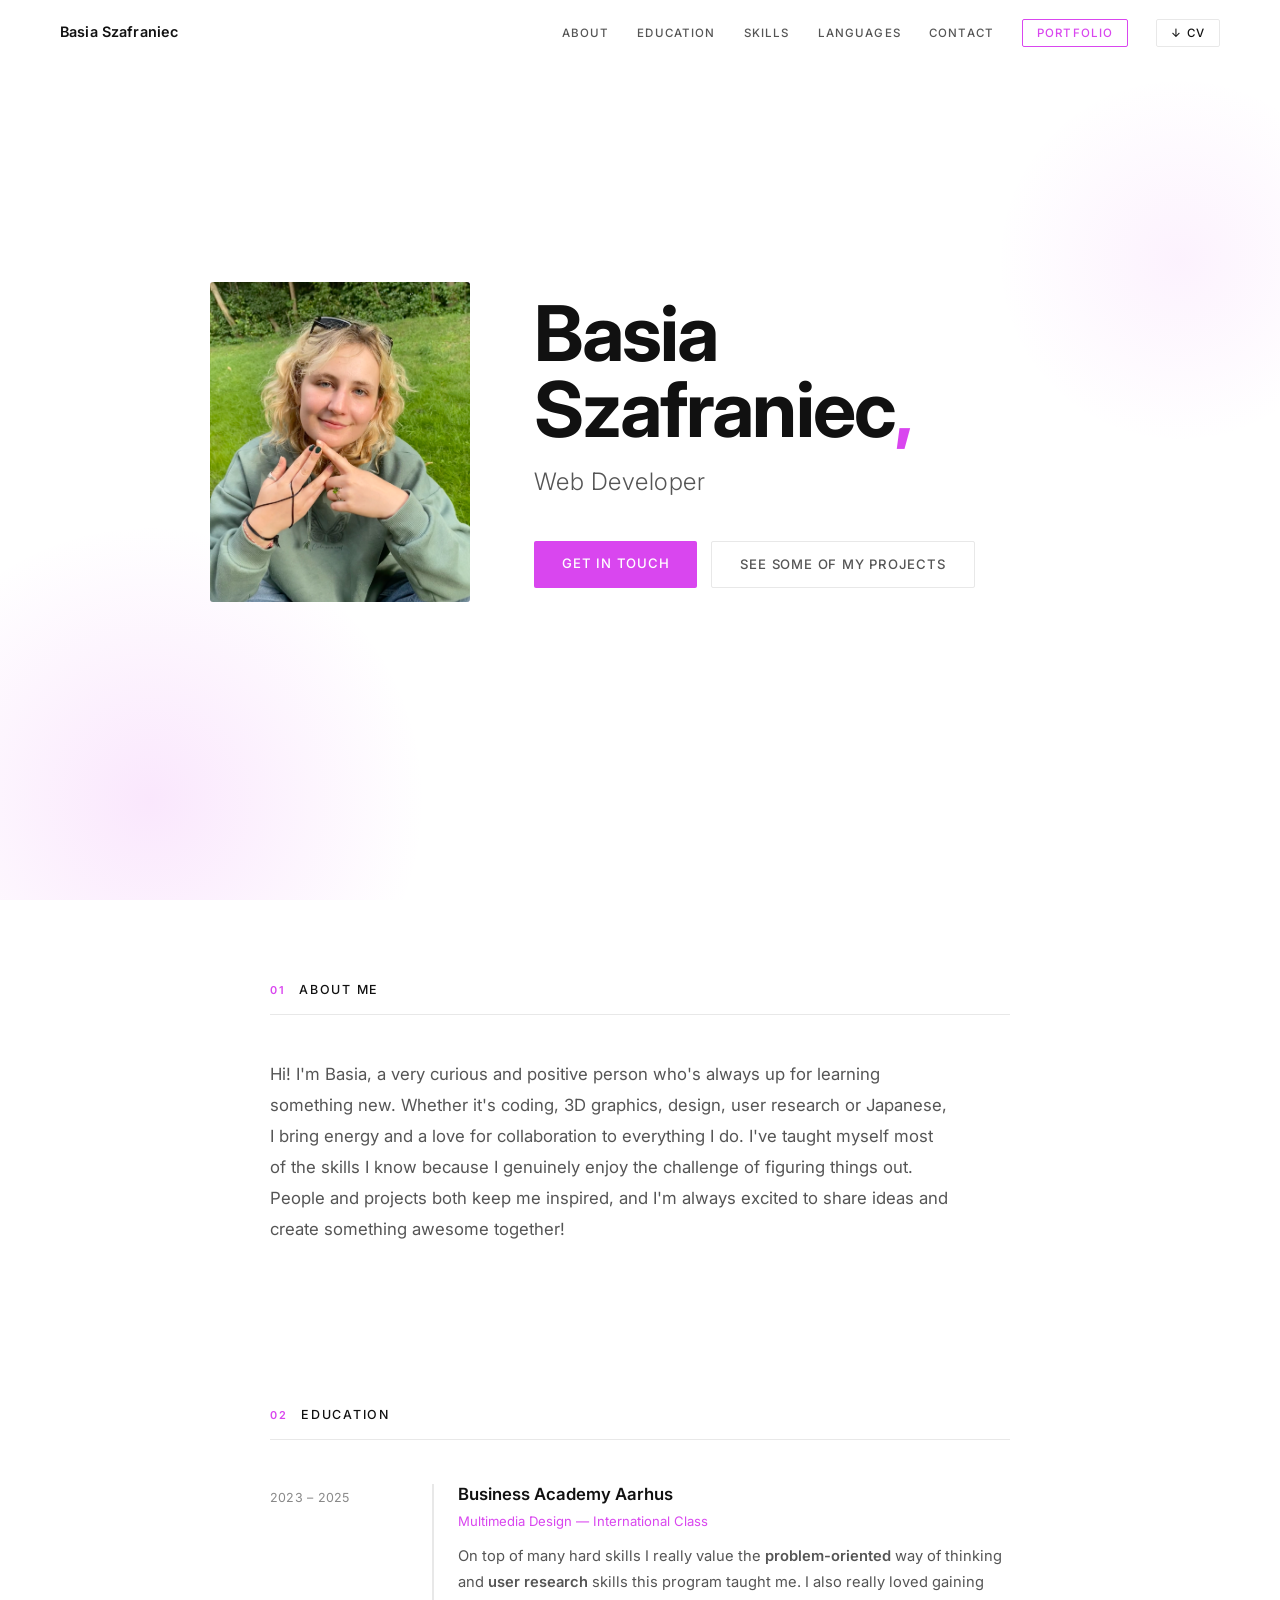
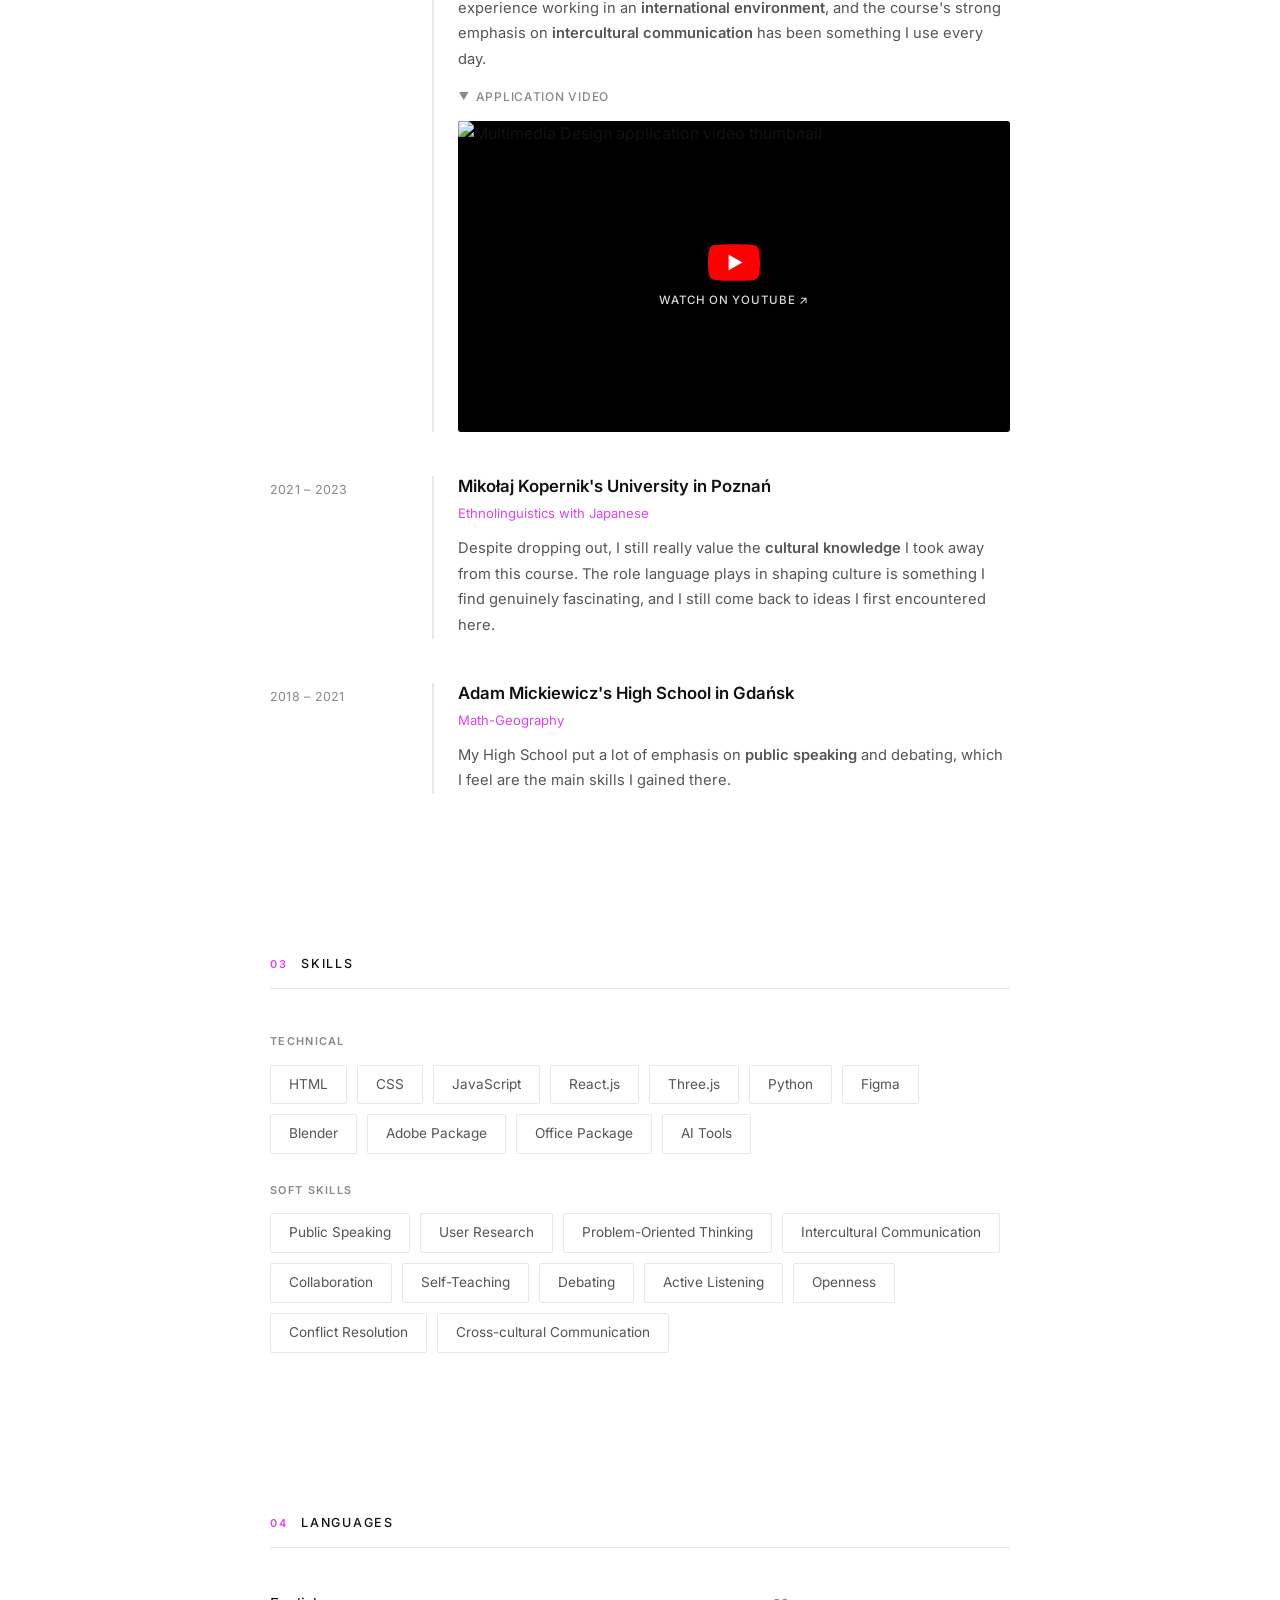
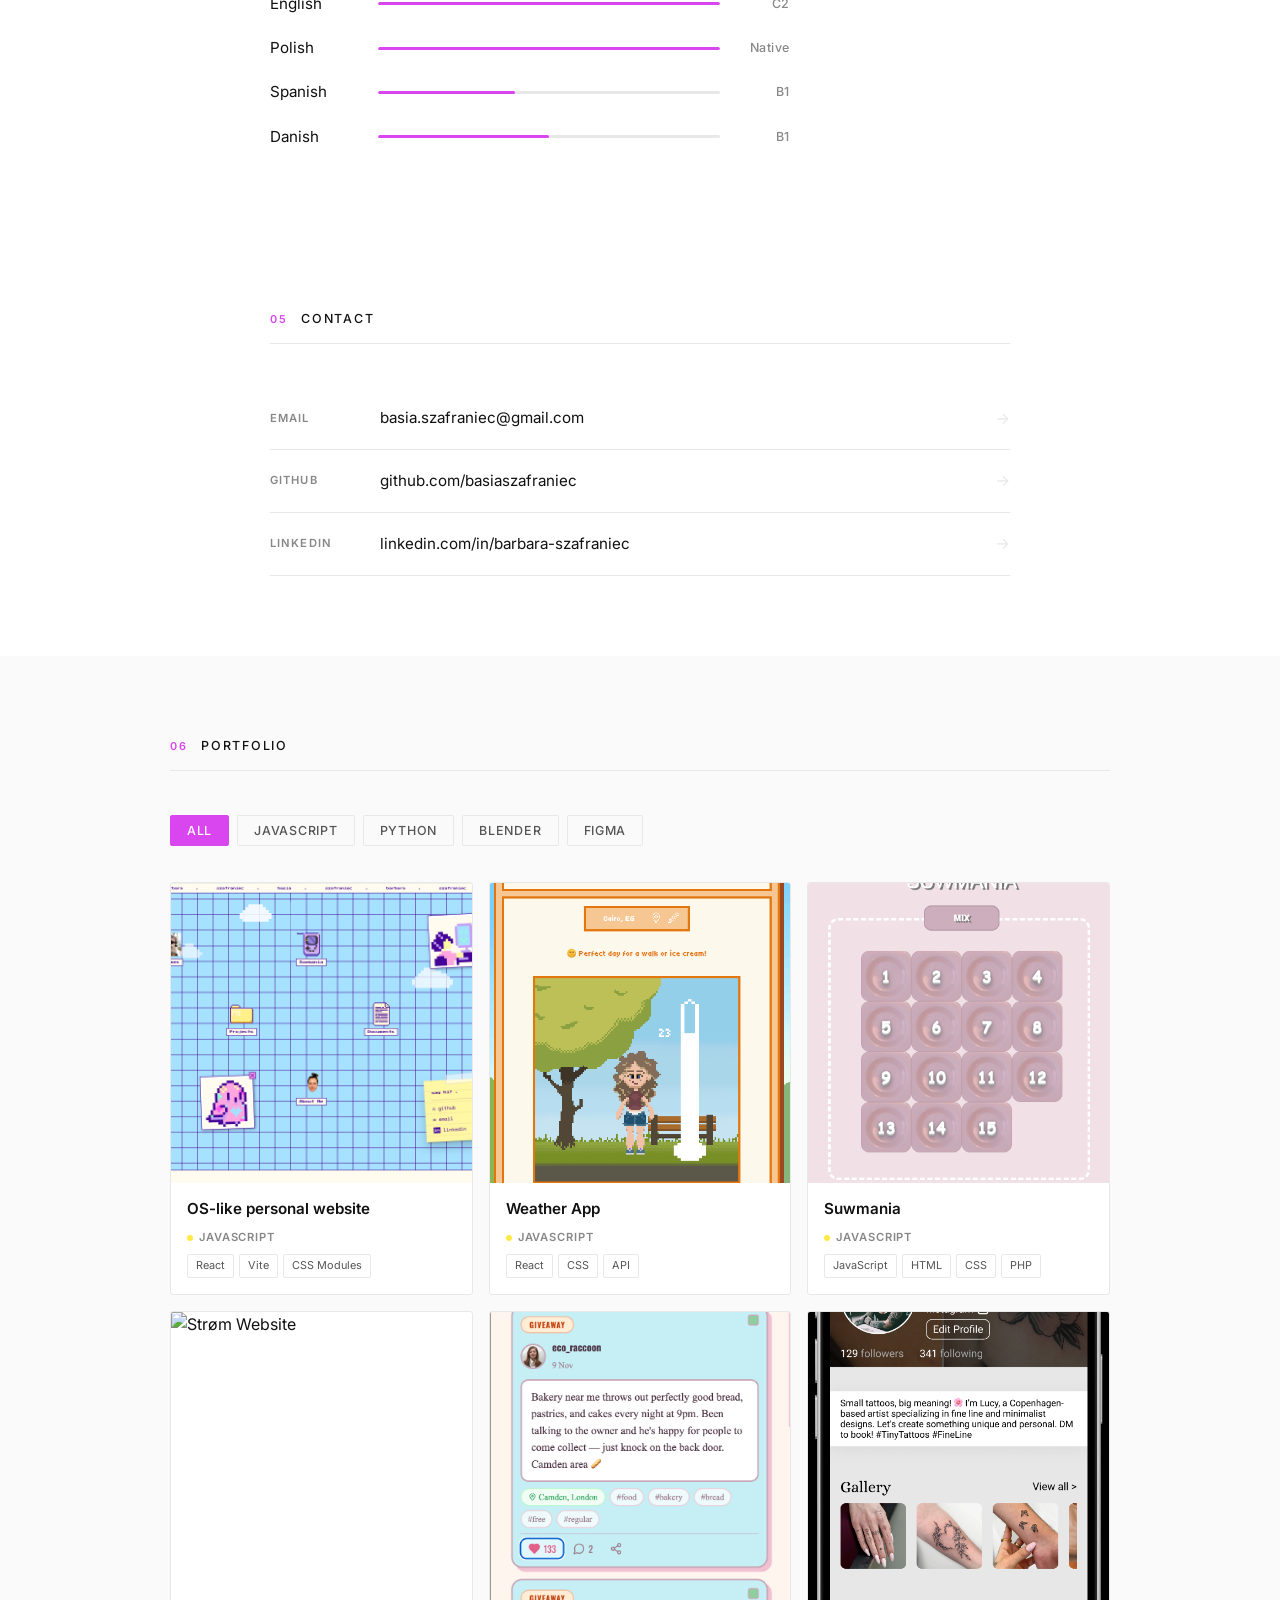
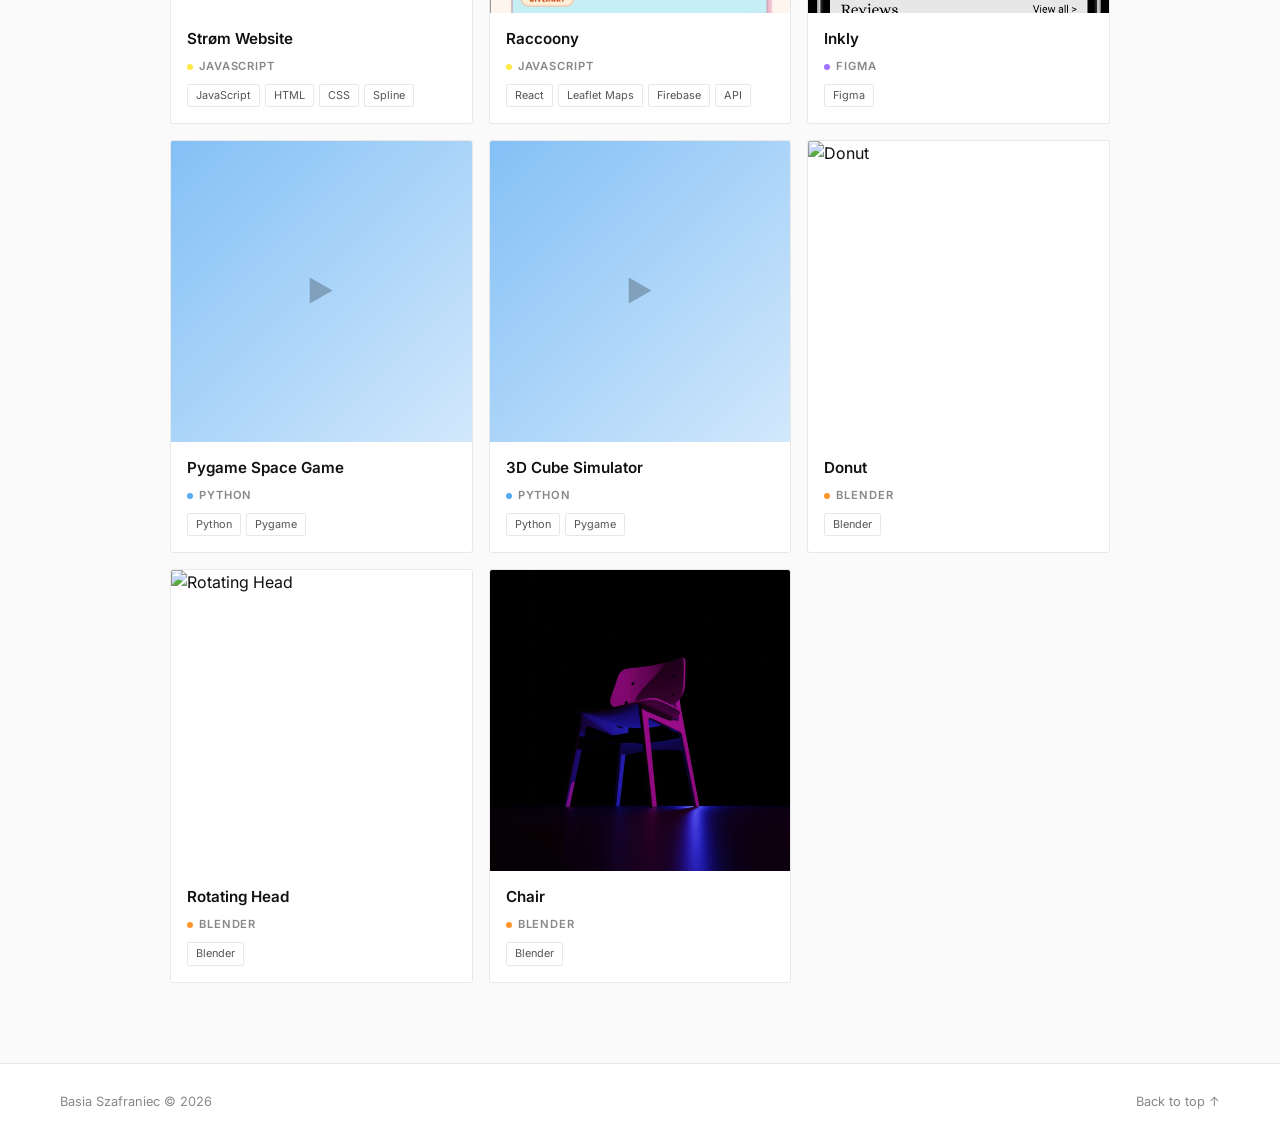
==== commit b9b8e4ad: "Reverse education order: newest to oldest on website" ====
--- a/index.html
+++ b/index.html
@@ -72,28 +72,6 @@
             </div>
             <div class="section-divider"></div>
             <div class="edu-list">
-
-                <div class="edu-item">
-                    <div class="edu-meta">
-                        <span class="edu-year">2018 – 2021</span>
-                    </div>
-                    <div class="edu-content">
-                        <h3>Adam Mickiewicz's High School in Gdańsk</h3>
-                        <span class="edu-field">Math-Geography</span>
-                        <p>My High School put a lot of emphasis on <strong>public speaking</strong> and debating, which I feel are the main skills I gained there.</p>
-                    </div>
-                </div>
-
-                <div class="edu-item">
-                    <div class="edu-meta">
-                        <span class="edu-year">2021 – 2023</span>
-                    </div>
-                    <div class="edu-content">
-                        <h3>Mikołaj Kopernik's University in Poznań</h3>
-                        <span class="edu-field">Ethnolinguistics with Japanese</span>
-                        <p>Despite dropping out, I still really value the <strong>cultural knowledge</strong> I took away from this course. The role language plays in shaping culture is something I find genuinely fascinating, and I still come back to ideas I first encountered here.</p>
-                    </div>
-                </div>
 
                 <div class="edu-item">
                     <div class="edu-meta">
@@ -122,6 +100,28 @@
                     </div>
                 </div>
 
+                <div class="edu-item">
+                    <div class="edu-meta">
+                        <span class="edu-year">2021 – 2023</span>
+                    </div>
+                    <div class="edu-content">
+                        <h3>Mikołaj Kopernik's University in Poznań</h3>
+                        <span class="edu-field">Ethnolinguistics with Japanese</span>
+                        <p>Despite dropping out, I still really value the <strong>cultural knowledge</strong> I took away from this course. The role language plays in shaping culture is something I find genuinely fascinating, and I still come back to ideas I first encountered here.</p>
+                    </div>
+                </div>
+
+                <div class="edu-item">
+                    <div class="edu-meta">
+                        <span class="edu-year">2018 – 2021</span>
+                    </div>
+                    <div class="edu-content">
+                        <h3>Adam Mickiewicz's High School in Gdańsk</h3>
+                        <span class="edu-field">Math-Geography</span>
+                        <p>My High School put a lot of emphasis on <strong>public speaking</strong> and debating, which I feel are the main skills I gained there.</p>
+                    </div>
+                </div>
+
             </div>
         </section>
 
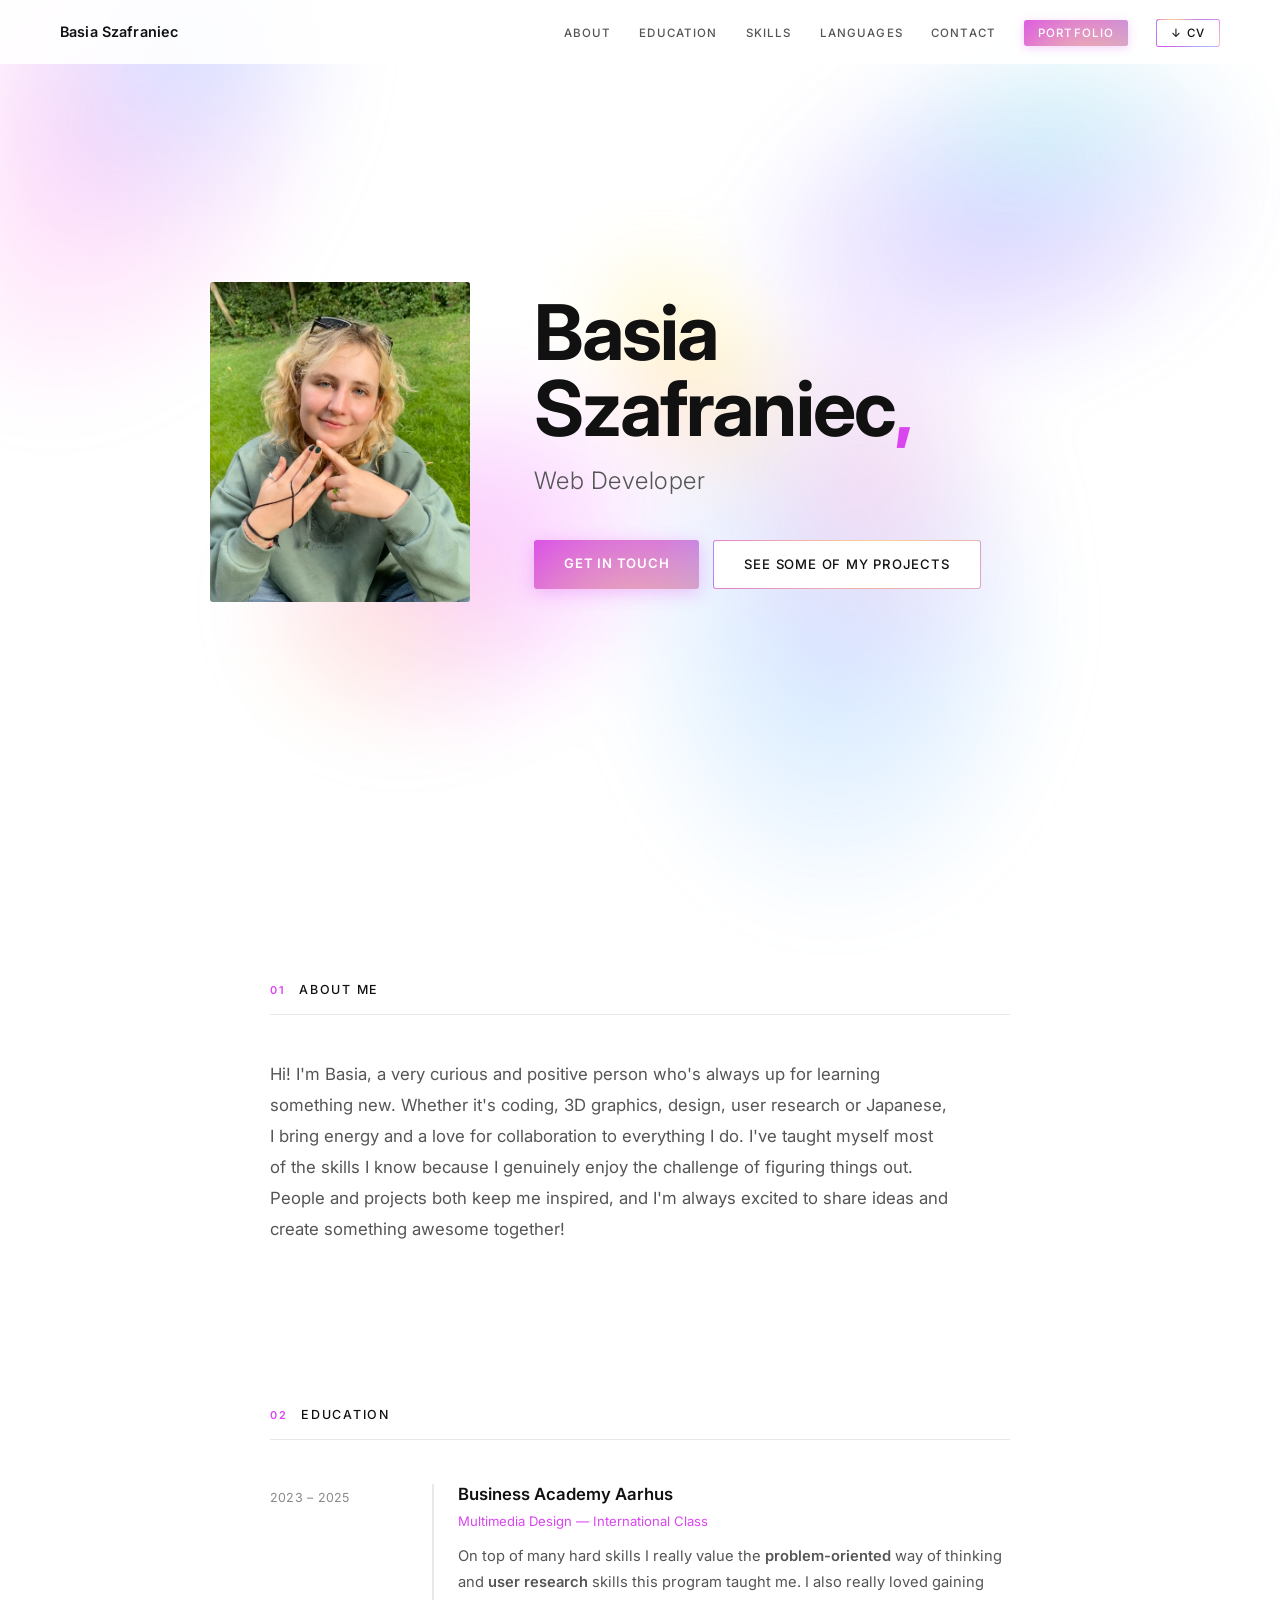
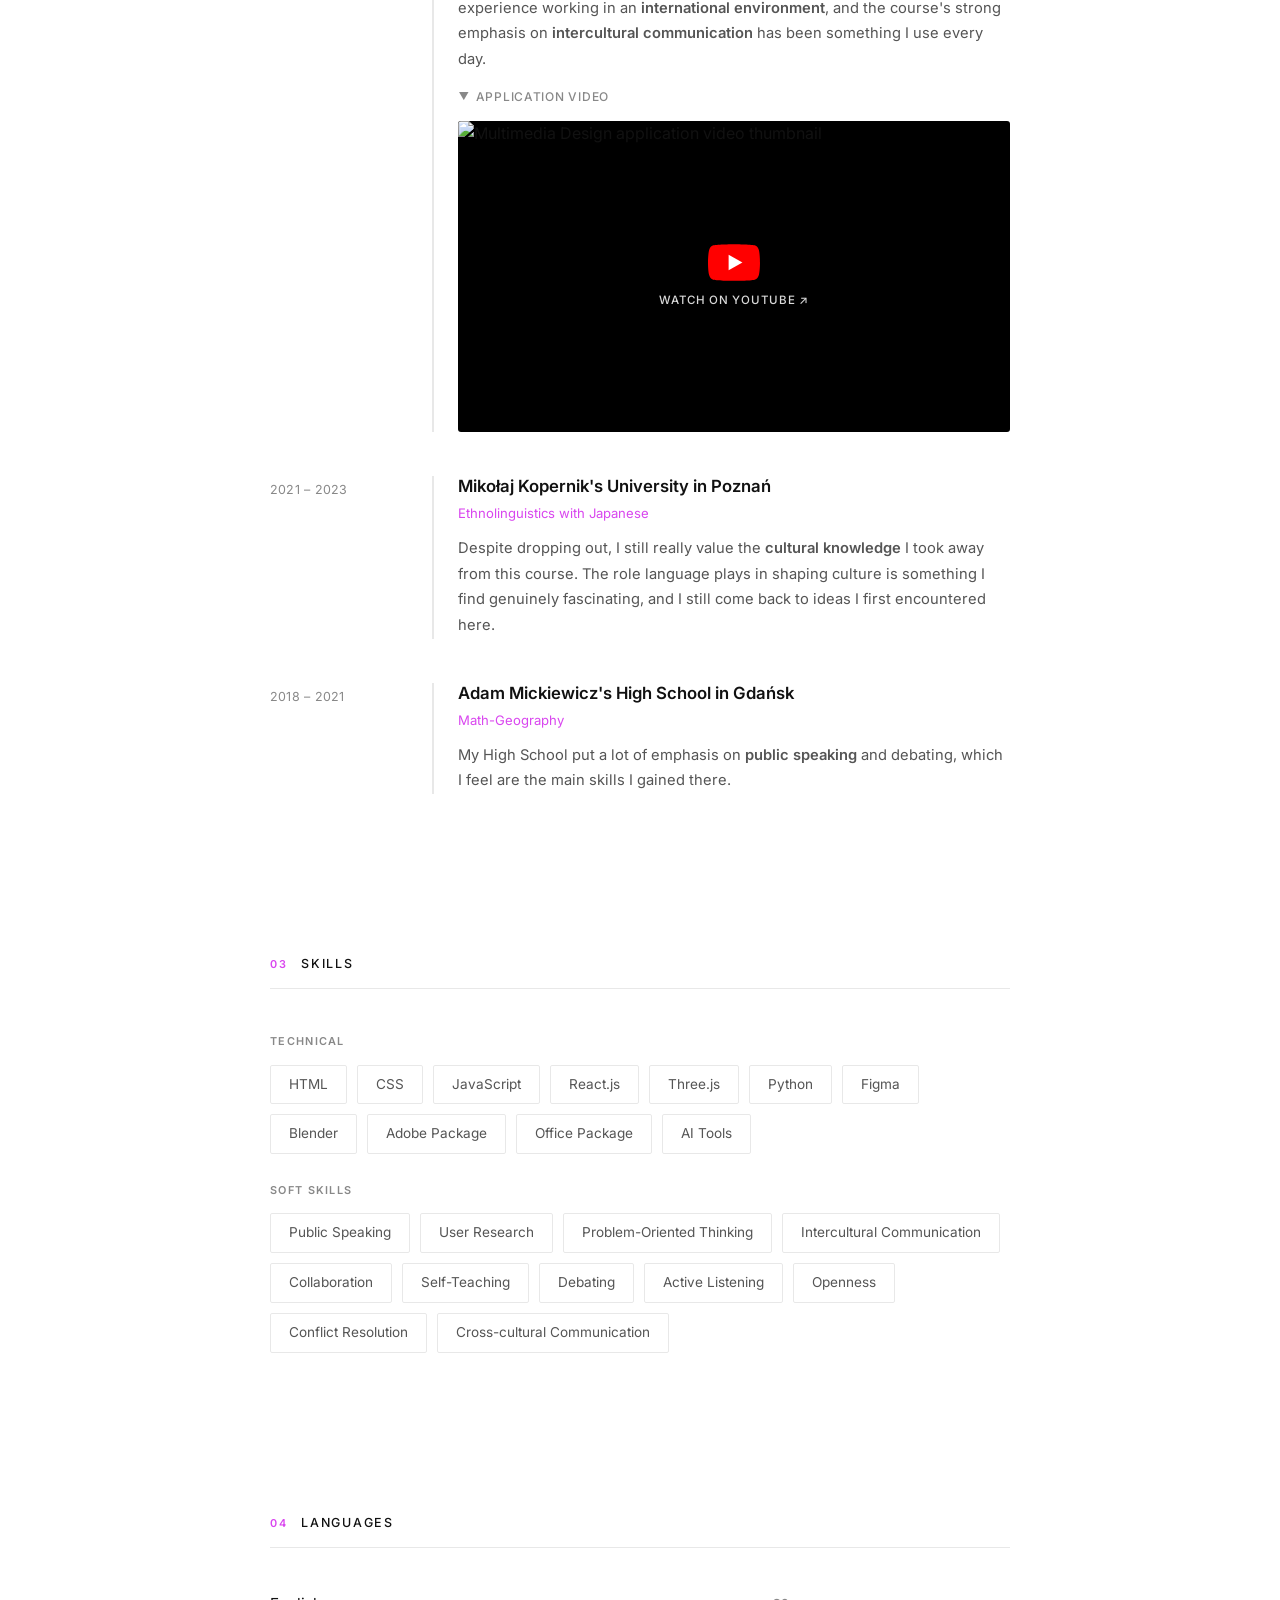
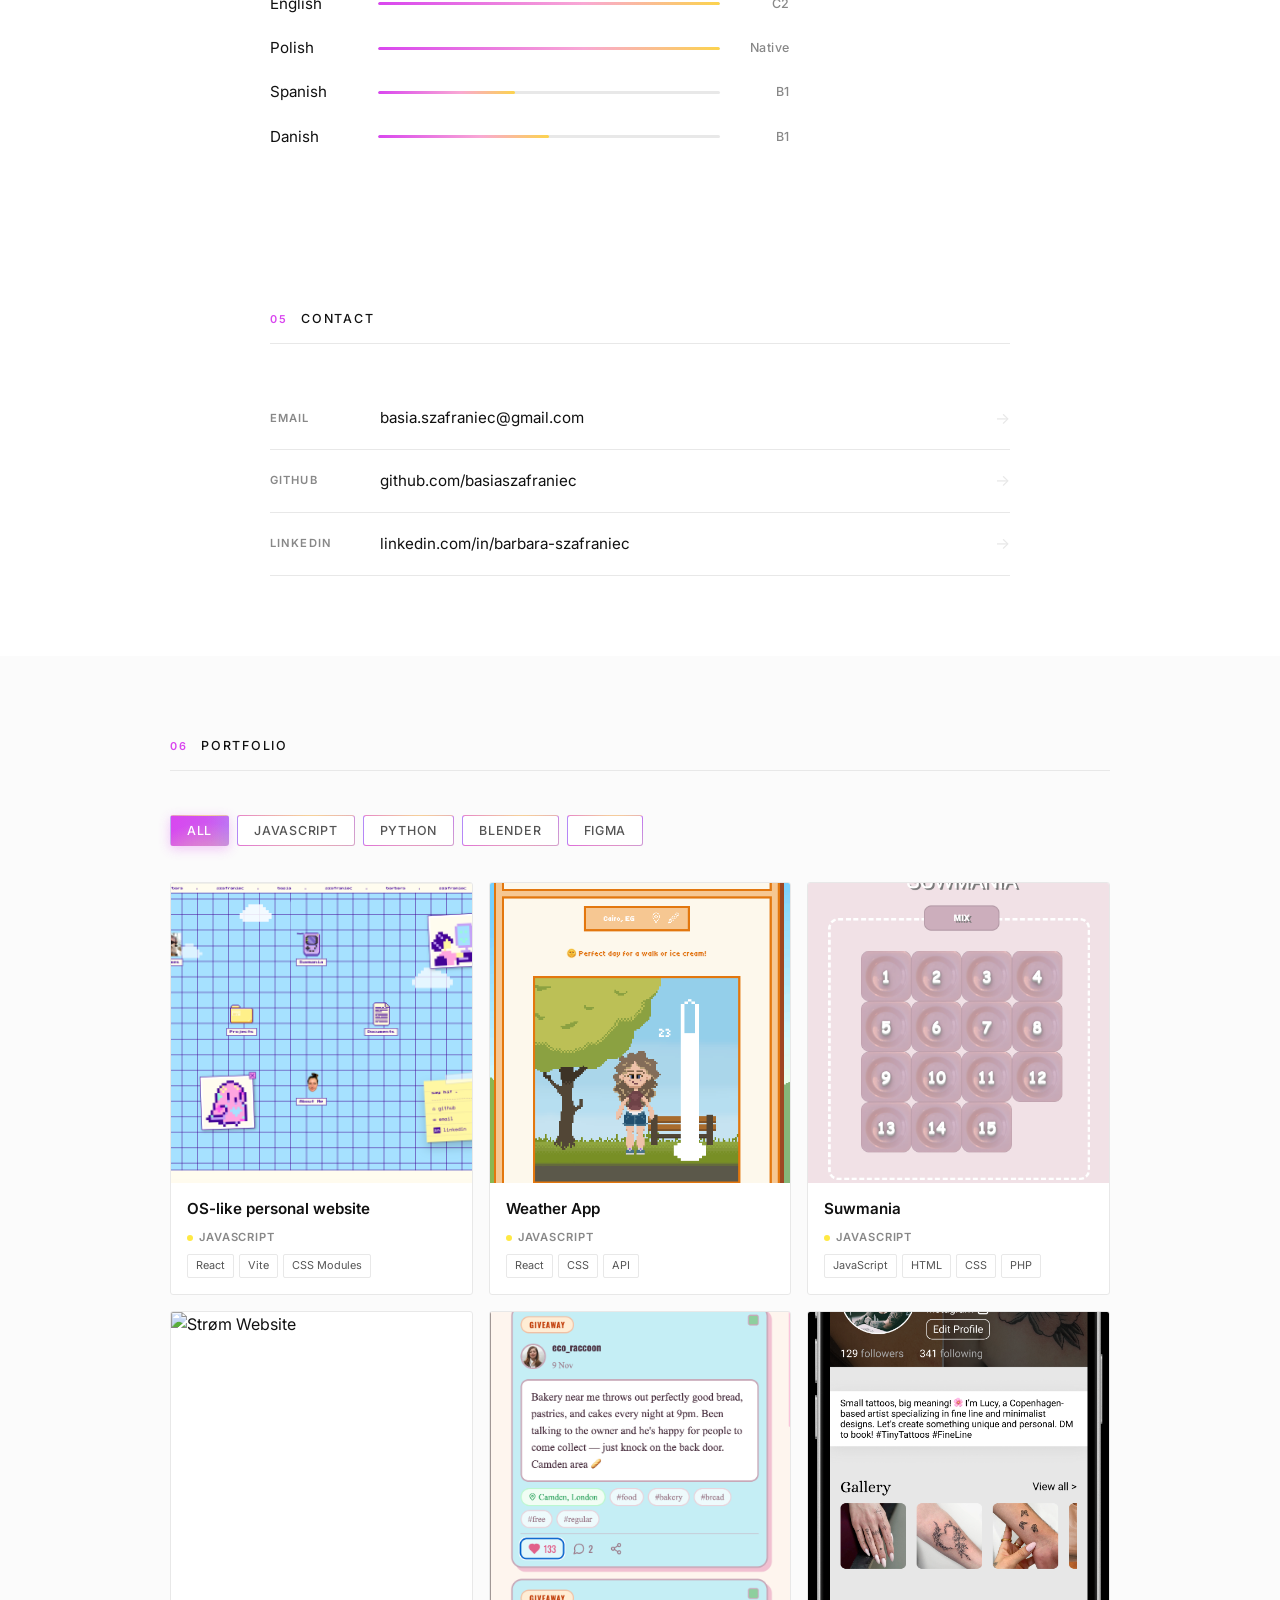
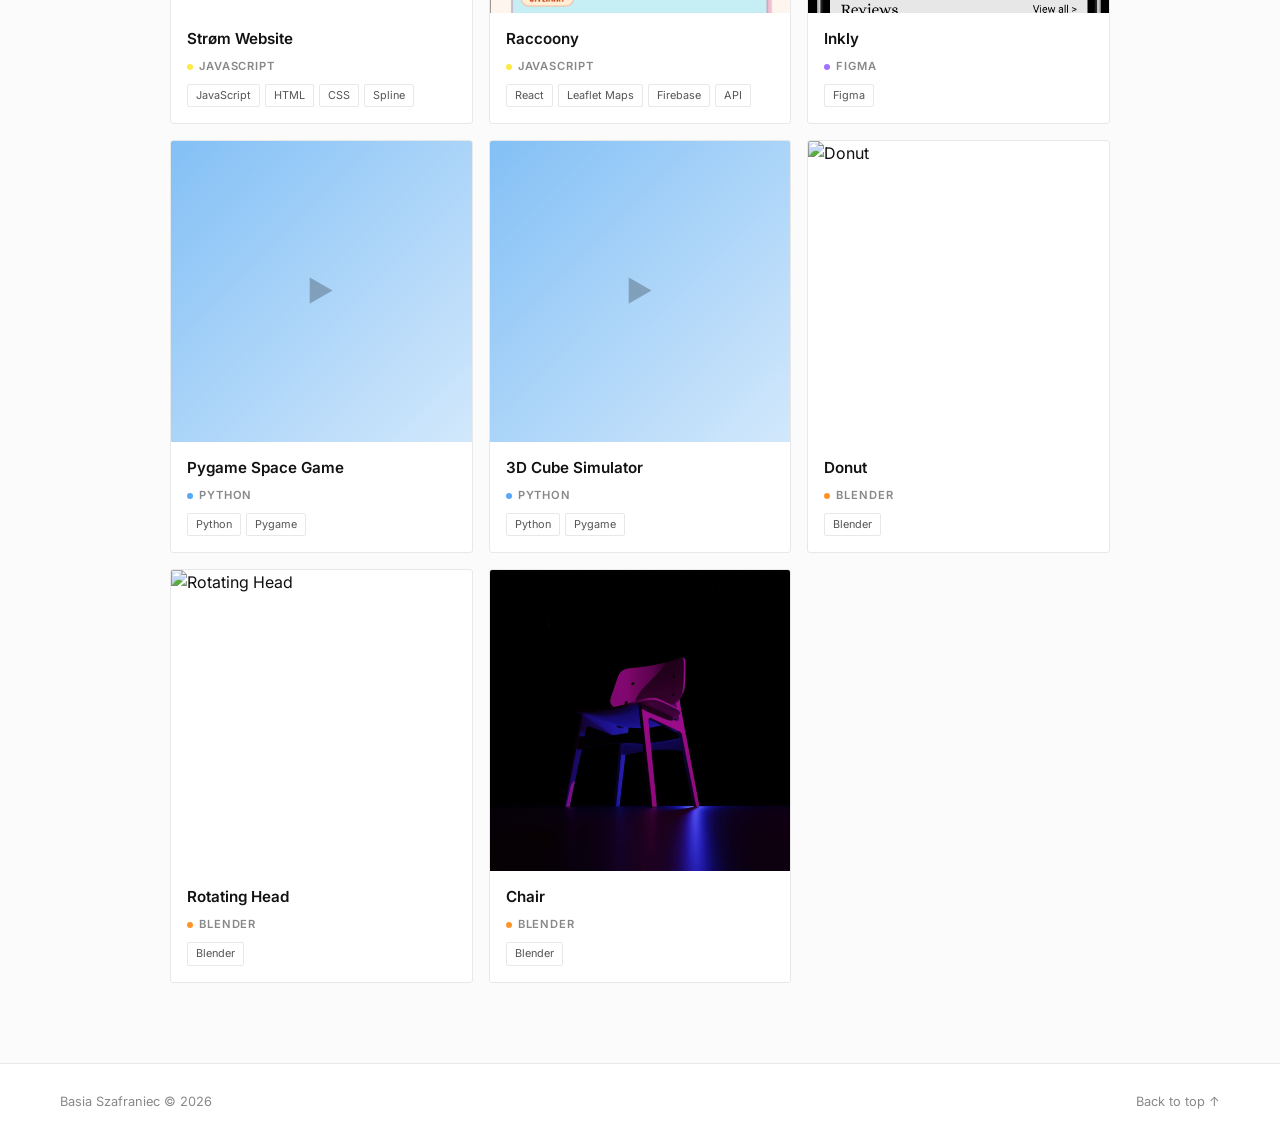
==== commit 1895fb04: "Add holographic animated background, matching buttons, and warm yellow accents" ====
--- a/index.html
+++ b/index.html
@@ -11,8 +11,10 @@
 </head>
 <body>
 
+    <canvas id="bubble-bg" aria-hidden="true"></canvas>
+
     <nav id="navbar">
-        <div class="nav-name">Basia Szafraniec</div>
+        <a href="#" class="nav-name">Basia Szafraniec</a>
         <button class="hamburger" id="hamburger" aria-label="Toggle menu">
             <span></span><span></span><span></span>
         </button>
@@ -44,8 +46,11 @@
                 </div>
             </div>
         </div>
-        <div class="blob blob-1"></div>
-        <div class="blob blob-2"></div>
+        <div class="scroll-hint" id="scroll-hint" aria-hidden="true">
+            <svg width="18" height="11" viewBox="0 0 18 11" fill="none">
+                <path d="M1 1l8 8 8-8" stroke="currentColor" stroke-width="1.5" stroke-linecap="round" stroke-linejoin="round"/>
+            </svg>
+        </div>
     </section>
 
     <main>
--- a/style.css
+++ b/style.css
@@ -16,7 +16,9 @@
 
 /* ── Reset ───────────────────────────────── */
 *, *::before, *::after { box-sizing: border-box; margin: 0; padding: 0; }
-html { scroll-behavior: smooth; }
+html { scroll-behavior: smooth; background: var(--bg); }
+
+::selection { background: #fde68a; color: #111; }
 img  { display: block; max-width: 100%; }
 a    { color: inherit; }
 strong { font-weight: 600; }
@@ -26,8 +28,25 @@
     font-size: 16px;
     line-height: 1.6;
     color: var(--text);
-    background: var(--bg);
+    background: transparent;
     -webkit-font-smoothing: antialiased;
+}
+
+/* ── Holographic haze background ─────────── */
+#bubble-bg {
+    position: fixed;
+    inset: 0;
+    width: 100%;
+    height: 100%;
+    z-index: -1;
+    pointer-events: none;
+    filter: blur(32px) saturate(1.2);
+    opacity: 0.6;   /* master subtlety dial — raise for more color */
+    transform: scale(1.05); /* hide blurred edges */
+}
+
+@media (prefers-reduced-motion: reduce) {
+    #bubble-bg { display: none; }
 }
 
 /* ── Nav ─────────────────────────────────── */
@@ -57,7 +76,12 @@
     font-weight: 600;
     letter-spacing: 0.01em;
     white-space: nowrap;
-}
+    text-decoration: none;
+    color: var(--text);
+    transition: color 0.2s;
+}
+
+.nav-name:hover { color: var(--pink); }
 
 .nav-links {
     display: flex;
@@ -79,16 +103,21 @@
 .nav-links a.active { color: var(--text); }
 
 .nav-links .nav-cta {
-    color: var(--pink);
+    color: #fff;
     padding: 6px 14px;
-    border: 1px solid var(--pink);
-    border-radius: 2px;
-    transition: background 0.2s, color 0.2s;
+    border: none;
+    background: var(--holo);
+    background-size: 250% 250%;
+    animation: holoShift 14s ease-in-out infinite;
+    border-radius: 3px;
+    box-shadow: 0 2px 10px rgba(217, 70, 239, 0.25);
+    transition: box-shadow 0.25s, transform 0.25s;
 }
 
 .nav-links .nav-cta:hover {
-    background: var(--pink);
     color: #fff;
+    transform: translateY(-1px);
+    box-shadow: 0 4px 16px rgba(217, 70, 239, 0.4);
 }
 
 /* Hamburger */
@@ -198,79 +227,103 @@
     flex-wrap: wrap;
 }
 
+/* Holographic gradient used across buttons —
+   layered radial spots over a pink base, like mini background blobs */
+:root {
+    --holo:
+        radial-gradient(circle at 25% 110%, rgba(253, 230, 138, 0.9), transparent 55%),
+        radial-gradient(circle at 85% -10%, rgba(147, 197, 253, 0.75), transparent 60%),
+        radial-gradient(circle at 60% 60%, rgba(167, 139, 250, 0.6), transparent 55%),
+        linear-gradient(120deg, #d946ef, #c26bf2 50%, #f9a8d4);
+}
+
 .btn-primary {
     text-decoration: none;
-    padding: 12px 28px;
-    background: var(--pink);
+    padding: 13px 30px;
+    background: var(--holo);
+    background-size: 250% 250%;
+    animation: holoShift 14s ease-in-out infinite;
     color: #fff;
+    font-size: 0.82rem;
+    font-weight: 600;
+    letter-spacing: 0.06em;
+    text-transform: uppercase;
+    border-radius: 3px;
+    position: relative;
+    overflow: hidden;
+    box-shadow: 0 4px 18px rgba(217, 70, 239, 0.30);
+    transition: transform 0.25s, box-shadow 0.25s;
+}
+
+/* Wandering loop — different waypoints per layer, never retraces its path */
+@keyframes holoShift {
+    0%   { background-position: 0% 100%,   100% 0%,   50% 50%,  0% 50%; }
+    27%  { background-position: 70% 60%,   30% 45%,   90% 10%,  60% 20%; }
+    52%  { background-position: 100% 0%,   0% 100%,   20% 90%,  100% 70%; }
+    78%  { background-position: 35% 40%,   65% 55%,   65% 30%,  30% 100%; }
+    100% { background-position: 0% 100%,   100% 0%,   50% 50%,  0% 50%; }
+}
+
+/* Glossy shimmer sweep on hover */
+.btn-primary::before {
+    content: '';
+    position: absolute;
+    top: 0; bottom: 0;
+    left: -80%;
+    width: 50%;
+    background: linear-gradient(105deg, transparent, rgba(255,255,255,0.45), transparent);
+    transform: skewX(-20deg);
+    transition: left 0.5s ease;
+}
+
+.btn-primary:hover {
+    transform: translateY(-2px);
+    box-shadow: 0 8px 26px rgba(217, 70, 239, 0.42);
+}
+
+.btn-primary:hover::before { left: 130%; }
+
+/* Ghost: white core + holographic border (stands out over the blobs) */
+.btn-ghost {
+    text-decoration: none;
+    padding: 13px 30px;
+    border: 1px solid transparent;
+    background:
+        linear-gradient(#fff, #fff) padding-box,
+        var(--holo) border-box;
+    background-size: auto, 250% 250%, 250% 250%, 250% 250%, 250% 250%;
+    animation: holoShift 14s ease-in-out infinite;
+    color: var(--text);
     font-size: 0.82rem;
     font-weight: 500;
     letter-spacing: 0.06em;
     text-transform: uppercase;
-    border-radius: 2px;
-    transition: opacity 0.2s, transform 0.2s;
-}
-
-.btn-primary:hover { opacity: 0.85; transform: translateY(-1px); }
-
-.btn-ghost {
-    text-decoration: none;
-    padding: 12px 28px;
-    border: 1px solid var(--border);
-    color: var(--muted);
-    font-size: 0.82rem;
-    font-weight: 500;
-    letter-spacing: 0.06em;
-    text-transform: uppercase;
-    border-radius: 2px;
-    transition: border-color 0.2s, color 0.2s;
-}
-
-.btn-ghost:hover { border-color: var(--pink); color: var(--pink); }
+    border-radius: 3px;
+    transition: transform 0.25s, box-shadow 0.25s, color 0.2s;
+}
+
+.btn-ghost:hover {
+    transform: translateY(-2px);
+    box-shadow: 0 6px 20px rgba(167, 139, 250, 0.25);
+    color: var(--pink);
+}
 
 .nav-cv {
     color: var(--text) !important;
     padding: 6px 14px !important;
-    border: 1px solid var(--border) !important;
-    border-radius: 2px;
-    transition: border-color 0.2s, color 0.2s !important;
+    border: 1px solid transparent !important;
+    background:
+        linear-gradient(#fff, #fff) padding-box,
+        var(--holo) border-box;
+    border-radius: 3px;
+    transition: color 0.2s, box-shadow 0.25s !important;
 }
 
 .nav-cv:hover {
-    border-color: var(--pink) !important;
     color: var(--pink) !important;
-}
-
-/* Blobs */
-.blob {
-    position: absolute;
-    border-radius: 50%;
-    pointer-events: none;
-    z-index: 1;
-}
-
-.blob-1 {
-    width: 600px;
-    height: 600px;
-    bottom: -200px;
-    left: -150px;
-    background: radial-gradient(circle, rgba(217,70,239,0.13) 0%, transparent 65%);
-    animation: pulse 8s ease-in-out infinite;
-}
-
-.blob-2 {
-    width: 400px;
-    height: 400px;
-    top: 60px;
-    right: -100px;
-    background: radial-gradient(circle, rgba(217,70,239,0.07) 0%, transparent 65%);
-    animation: pulse 12s ease-in-out infinite reverse;
-}
-
-@keyframes pulse {
-    0%, 100% { transform: scale(1); }
-    50%       { transform: scale(1.08); }
-}
+    box-shadow: 0 3px 12px rgba(167, 139, 250, 0.3);
+}
+
 
 /* ── Sections ────────────────────────────── */
 .section {
@@ -538,7 +591,7 @@
 
 .lang-bar {
     height: 100%;
-    background: var(--pink);
+    background: linear-gradient(90deg, var(--pink), #f9a8d4 60%, #fcd34d);
     border-radius: 2px;
     transform: scaleX(0);
     transform-origin: left;
@@ -603,7 +656,9 @@
 
 /* ── Portfolio ───────────────────────────── */
 .portfolio-section {
-    background: var(--bg-alt);
+    background: rgba(250, 250, 250, 0.72);
+    backdrop-filter: blur(2px);
+    -webkit-backdrop-filter: blur(2px);
     padding: 80px 0;
 }
 
@@ -623,9 +678,13 @@
 
 .pf-filter {
     padding: 7px 16px;
-    border: 1px solid var(--border);
-    border-radius: 2px;
-    background: none;
+    border: 1px solid transparent;
+    border-radius: 3px;
+    background:
+        linear-gradient(#fff, #fff) padding-box,
+        var(--holo) border-box;
+    background-size: auto, 250% 250%, 250% 250%, 250% 250%, 250% 250%;
+    animation: holoShift 14s ease-in-out infinite;
     font-family: inherit;
     font-size: 0.78rem;
     font-weight: 500;
@@ -633,15 +692,21 @@
     text-transform: uppercase;
     color: var(--muted);
     cursor: pointer;
-    transition: border-color 0.2s, color 0.2s, background 0.2s;
-}
-
-.pf-filter:hover { border-color: var(--pink); color: var(--pink); }
+    transition: color 0.2s, box-shadow 0.25s, transform 0.25s;
+}
+
+.pf-filter:hover {
+    color: var(--pink);
+    transform: translateY(-1px);
+    box-shadow: 0 3px 12px rgba(167, 139, 250, 0.25);
+}
 
 .pf-filter.active {
-    border-color: var(--pink);
-    background: var(--pink);
+    background: var(--holo);
+    background-size: 250% 250%;
+    animation: holoShift 14s ease-in-out infinite;
     color: #fff;
+    box-shadow: 0 3px 12px rgba(217, 70, 239, 0.3);
 }
 
 /* Grid */
@@ -894,20 +959,23 @@
 .pf-cta-btn {
     display: inline-block;
     padding: 12px 28px;
-    background: rgba(0,0,0,0.12);
-    border: 1px solid rgba(0,0,0,0.2);
-    border-radius: 2px;
+    background: var(--holo);
+    background-size: 250% 250%;
+    animation: holoShift 14s ease-in-out infinite;
+    border: none;
+    border-radius: 3px;
     text-decoration: none;
     font-size: 0.85rem;
     font-weight: 600;
-    color: rgba(0,0,0,0.6);
+    color: #fff;
     letter-spacing: 0.04em;
-    transition: background 0.2s, color 0.2s;
+    box-shadow: 0 4px 16px rgba(217, 70, 239, 0.3);
+    transition: transform 0.25s, box-shadow 0.25s;
 }
 
 .pf-cta-btn:hover {
-    background: rgba(0,0,0,0.2);
-    color: rgba(0,0,0,0.8);
+    transform: translateY(-2px);
+    box-shadow: 0 7px 22px rgba(217, 70, 239, 0.42);
 }
 
 .pf-carousel-placeholder {
@@ -1046,13 +1114,26 @@
 .pf-modal-link:hover { opacity: 0.8; transform: translateY(-1px); }
 
 .pf-modal-link.primary {
-    background: var(--pink);
+    background: var(--holo);
+    background-size: 250% 250%;
+    animation: holoShift 14s ease-in-out infinite;
     color: #fff;
+    box-shadow: 0 3px 12px rgba(217, 70, 239, 0.25);
 }
 
 .pf-modal-link.secondary {
-    border: 1px solid var(--border);
-    color: var(--muted);
+    border: 1px solid transparent;
+    background:
+        linear-gradient(#fff, #fff) padding-box,
+        var(--holo) border-box;
+    background-size: auto, 250% 250%, 250% 250%, 250% 250%, 250% 250%;
+    animation: holoShift 14s ease-in-out infinite;
+    color: var(--text);
+}
+
+.pf-modal-link.secondary:hover {
+    color: var(--pink);
+    box-shadow: 0 3px 12px rgba(167, 139, 250, 0.25);
 }
 
 /* ── Footer ──────────────────────────────── */
@@ -1072,6 +1153,27 @@
 }
 
 .back-to-top:hover { color: var(--pink); }
+
+/* ── Scroll hint ─────────────────────────── */
+.scroll-hint {
+    position: absolute;
+    bottom: 32px;
+    left: 50%;
+    transform: translateX(-50%);
+    color: var(--light);
+    opacity: 0.45;
+    z-index: 2;
+    pointer-events: none;
+    animation: scrollBounce 2.2s ease-in-out infinite;
+    transition: opacity 0.7s ease;
+}
+
+.scroll-hint.hidden { opacity: 0; }
+
+@keyframes scrollBounce {
+    0%, 100% { transform: translateX(-50%) translateY(0); }
+    50%       { transform: translateX(-50%) translateY(7px); }
+}
 
 /* ── Scroll reveal ───────────────────────── */
 .reveal {
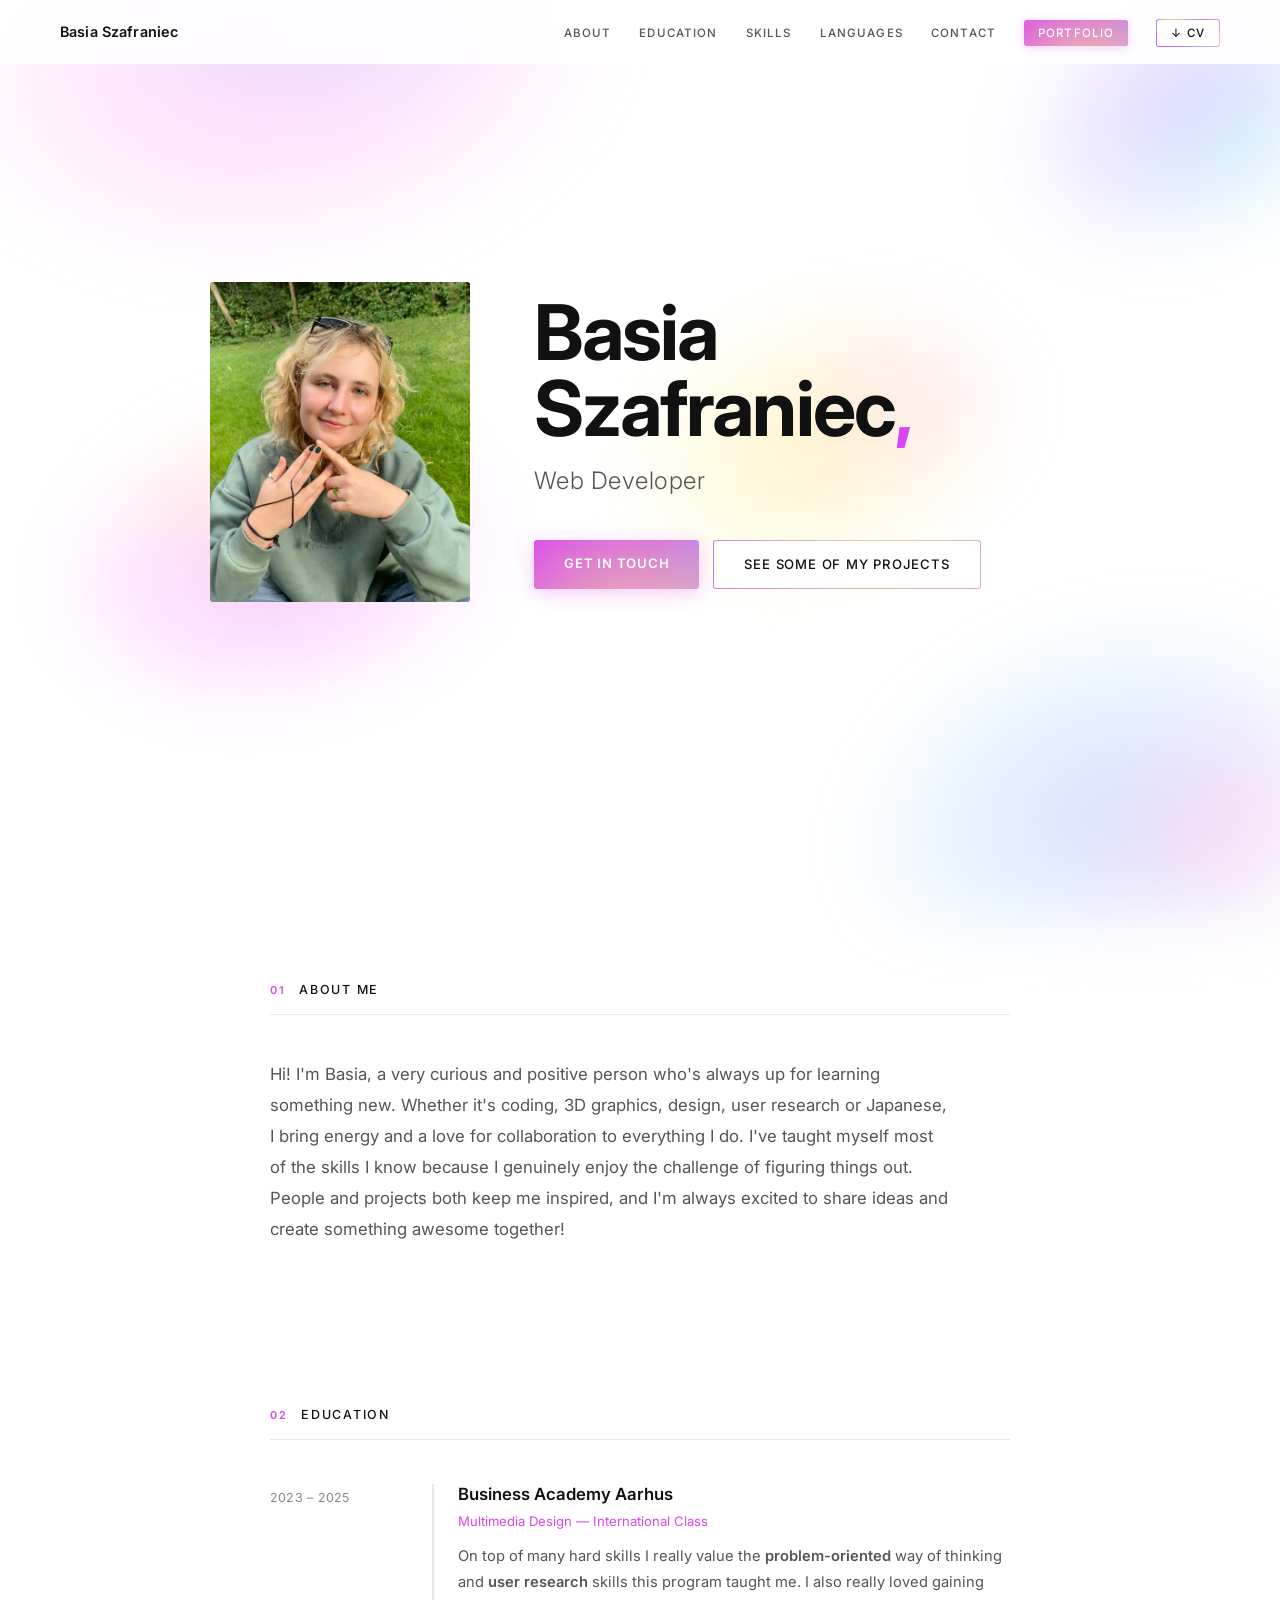
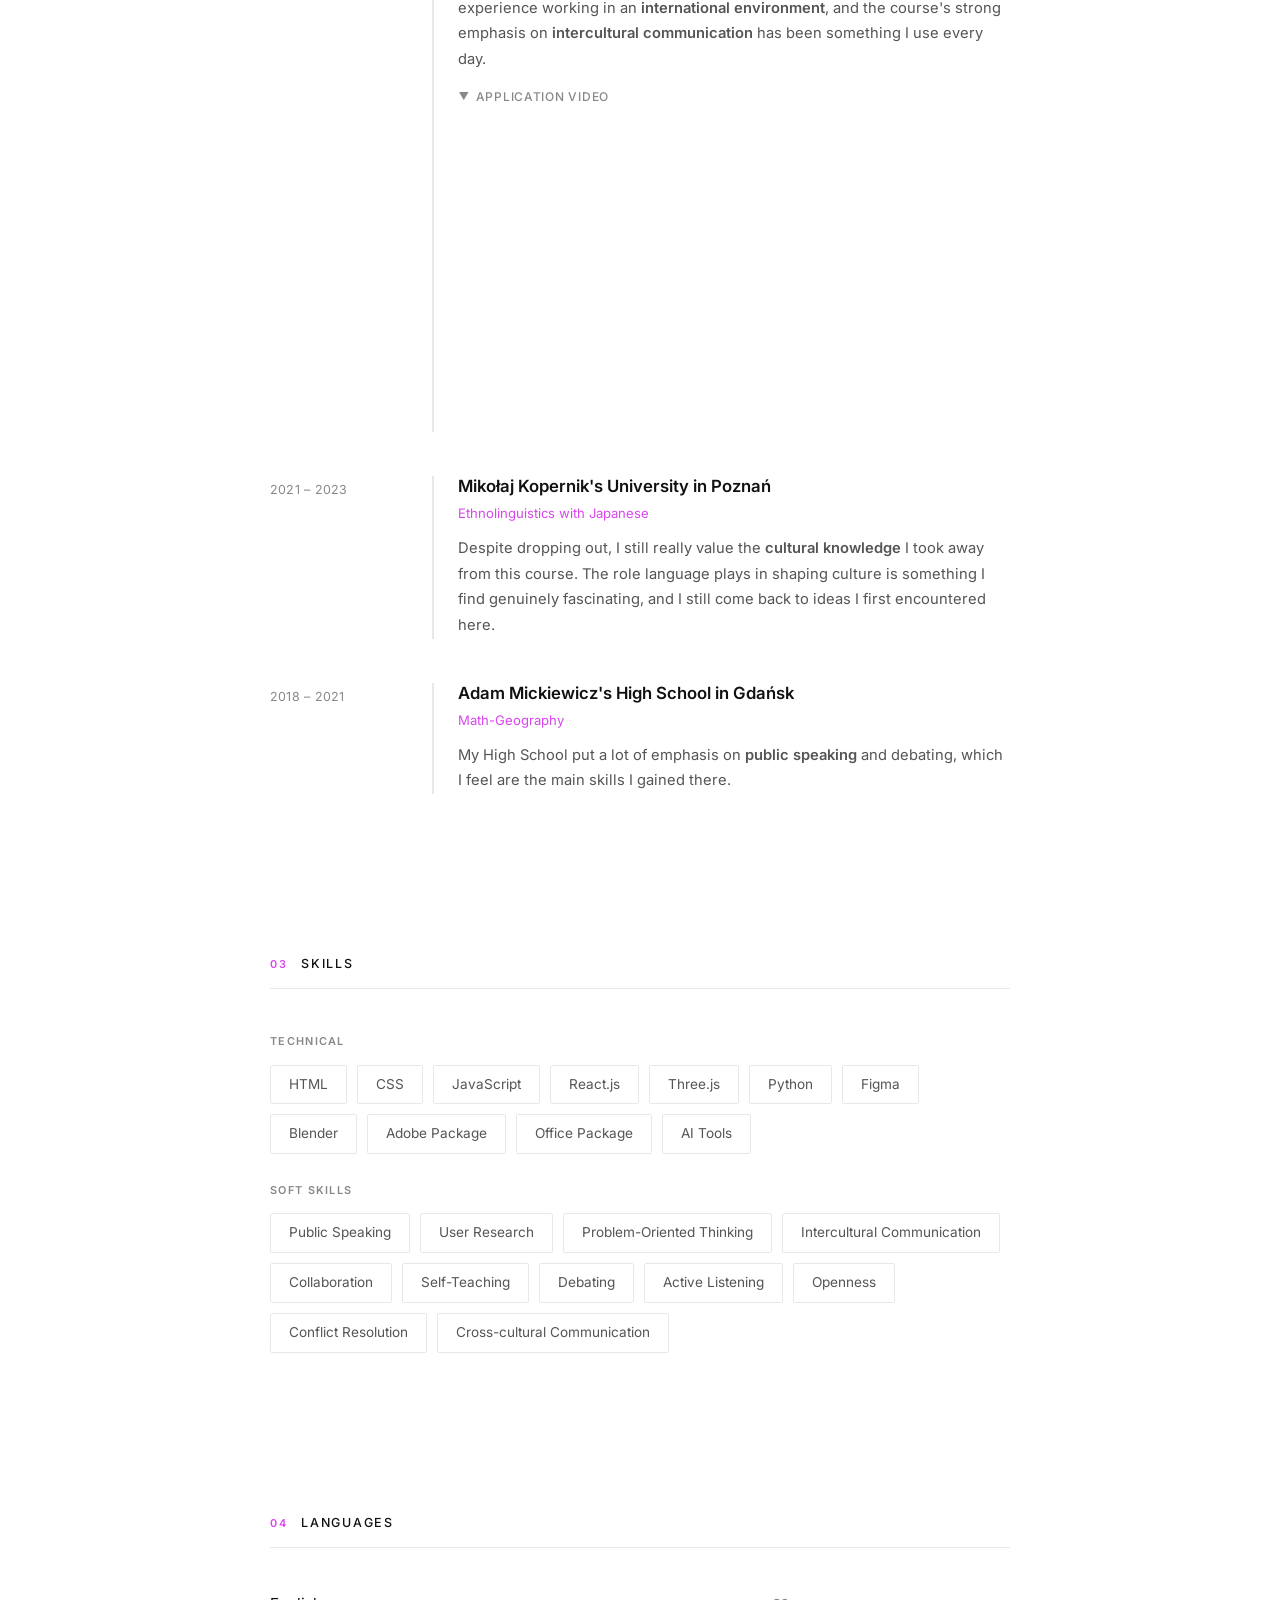
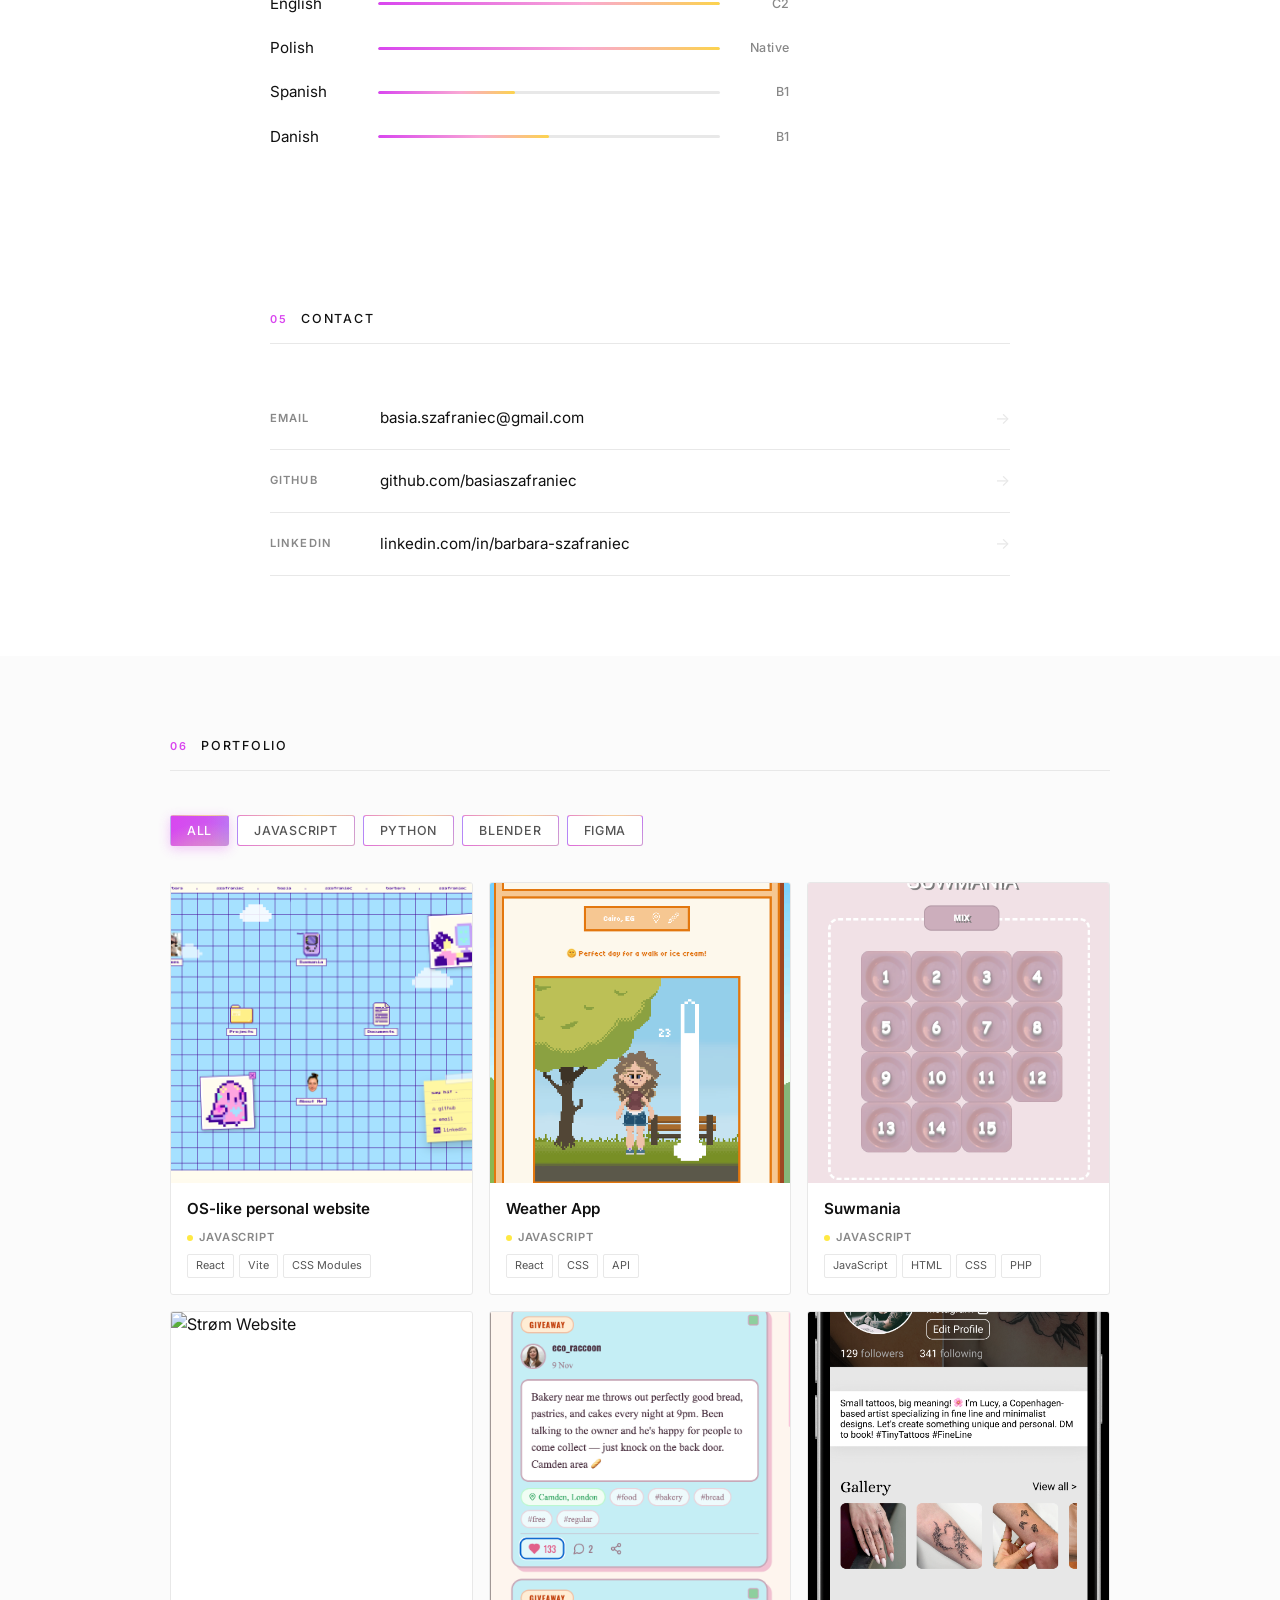
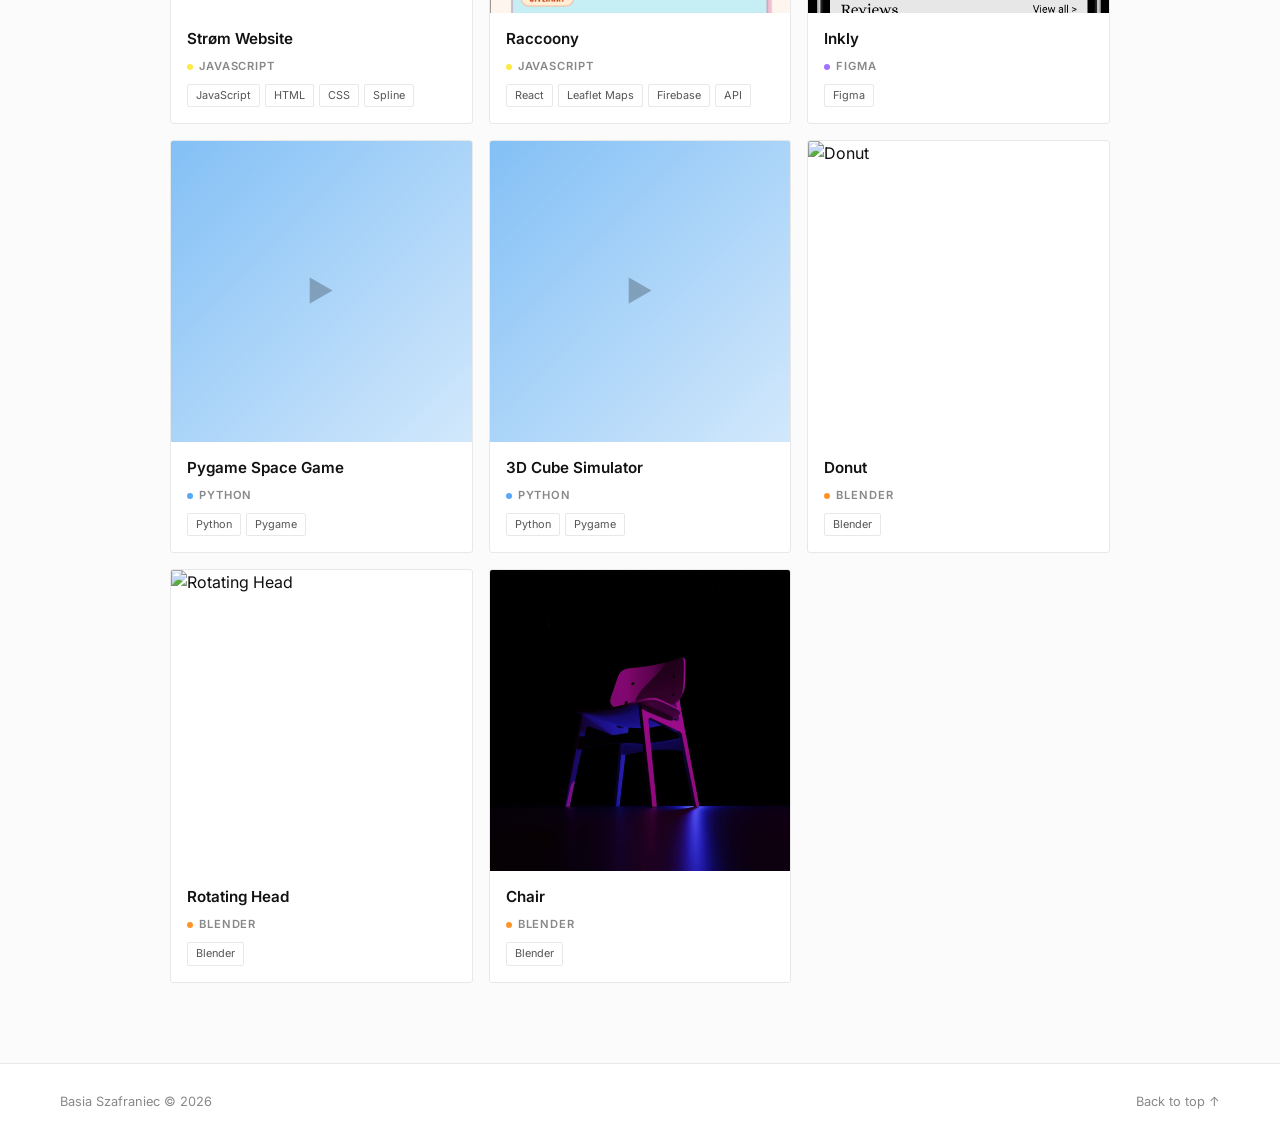
==== commit 6d3aed92: "Restore YouTube iframe embed, add cursor-reactive background blobs" ====
--- a/index.html
+++ b/index.html
@@ -91,16 +91,12 @@
                             Application video
                         </button>
                         <div class="edu-video-wrap open" id="yt-wrap">
-                            <a href="https://youtu.be/Ew_p2jdA_Yk" target="_blank" rel="noopener" class="yt-thumb-link" aria-label="Watch application video on YouTube">
-                                <img src="https://img.youtube.com/vi/Ew_p2jdA_Yk/hqdefault.jpg" alt="Multimedia Design application video thumbnail" class="yt-thumb-img">
-                                <div class="yt-play-overlay">
-                                    <svg class="yt-play-icon" viewBox="0 0 68 48" width="52" height="37" aria-hidden="true">
-                                        <path d="M66.52 7.74c-.78-2.93-2.49-5.41-5.42-6.19C55.79.13 34 0 34 0S12.21.13 6.9 1.55C3.97 2.33 2.27 4.81 1.48 7.74 0 13.05 0 24 0 24s0 10.95 1.48 16.26c.78 2.93 2.49 5.41 5.42 6.19C12.21 47.87 34 48 34 48s21.79-.13 27.1-1.55c2.93-.78 4.64-3.26 5.42-6.19C68 34.95 68 24 68 24s0-10.95-1.48-16.26z" fill="#ff0000"/>
-                                        <path d="M45 24L27 14v20z" fill="#fff"/>
-                                    </svg>
-                                    <span class="yt-play-label">Watch on YouTube ↗</span>
-                                </div>
-                            </a>
+                            <iframe src="https://www.youtube.com/embed/Ew_p2jdA_Yk?si=Ljz98qn9V5q0xCvo"
+                                    title="YouTube video player"
+                                    frameborder="0"
+                                    allow="accelerometer; autoplay; clipboard-write; encrypted-media; gyroscope; picture-in-picture; web-share"
+                                    referrerpolicy="strict-origin-when-cross-origin"
+                                    allowfullscreen></iframe>
                         </div>
                     </div>
                 </div>
--- a/style.css
+++ b/style.css
@@ -484,50 +484,12 @@
     margin-top: 14px;
 }
 
-.yt-thumb-link {
+.edu-video-wrap iframe {
+    width: 100%;
+    aspect-ratio: 16/9;
+    border-radius: 3px;
     display: block;
-    text-decoration: none;
-    border-radius: 3px;
-    overflow: hidden;
-    position: relative;
-    aspect-ratio: 16/9;
-    background: #000;
-}
-
-.yt-thumb-img {
-    width: 100%;
-    height: 100%;
-    object-fit: cover;
-    display: block;
-    transition: opacity 0.25s;
-}
-
-.yt-thumb-link:hover .yt-thumb-img { opacity: 0.75; }
-
-.yt-play-overlay {
-    position: absolute;
-    inset: 0;
-    display: flex;
-    flex-direction: column;
-    align-items: center;
-    justify-content: center;
-    gap: 10px;
-}
-
-.yt-play-icon {
-    filter: drop-shadow(0 2px 6px rgba(0,0,0,0.4));
-    transition: transform 0.2s;
-}
-
-.yt-thumb-link:hover .yt-play-icon { transform: scale(1.12); }
-
-.yt-play-label {
-    font-size: 0.72rem;
-    font-weight: 500;
-    letter-spacing: 0.06em;
-    text-transform: uppercase;
-    color: rgba(255,255,255,0.85);
-    text-shadow: 0 1px 4px rgba(0,0,0,0.5);
+    border: none;
 }
 
 /* ── Skills ──────────────────────────────── */
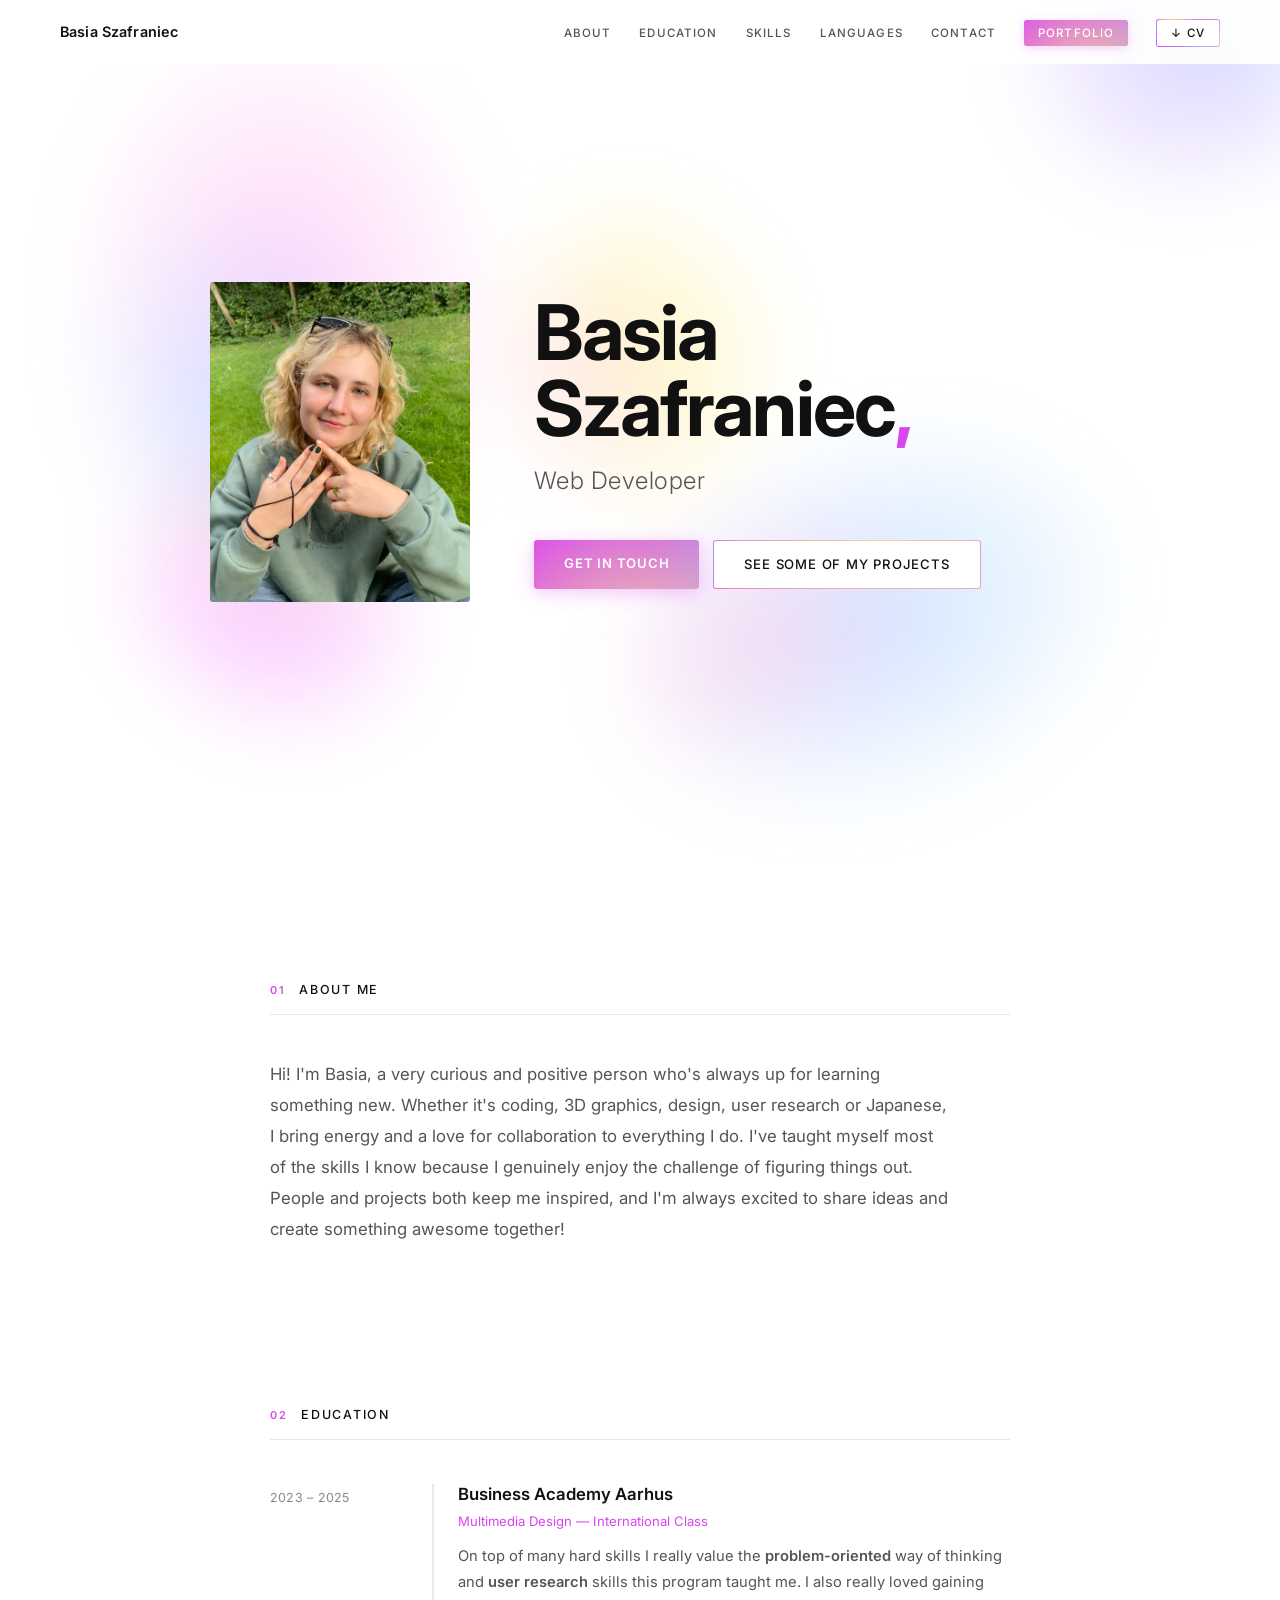
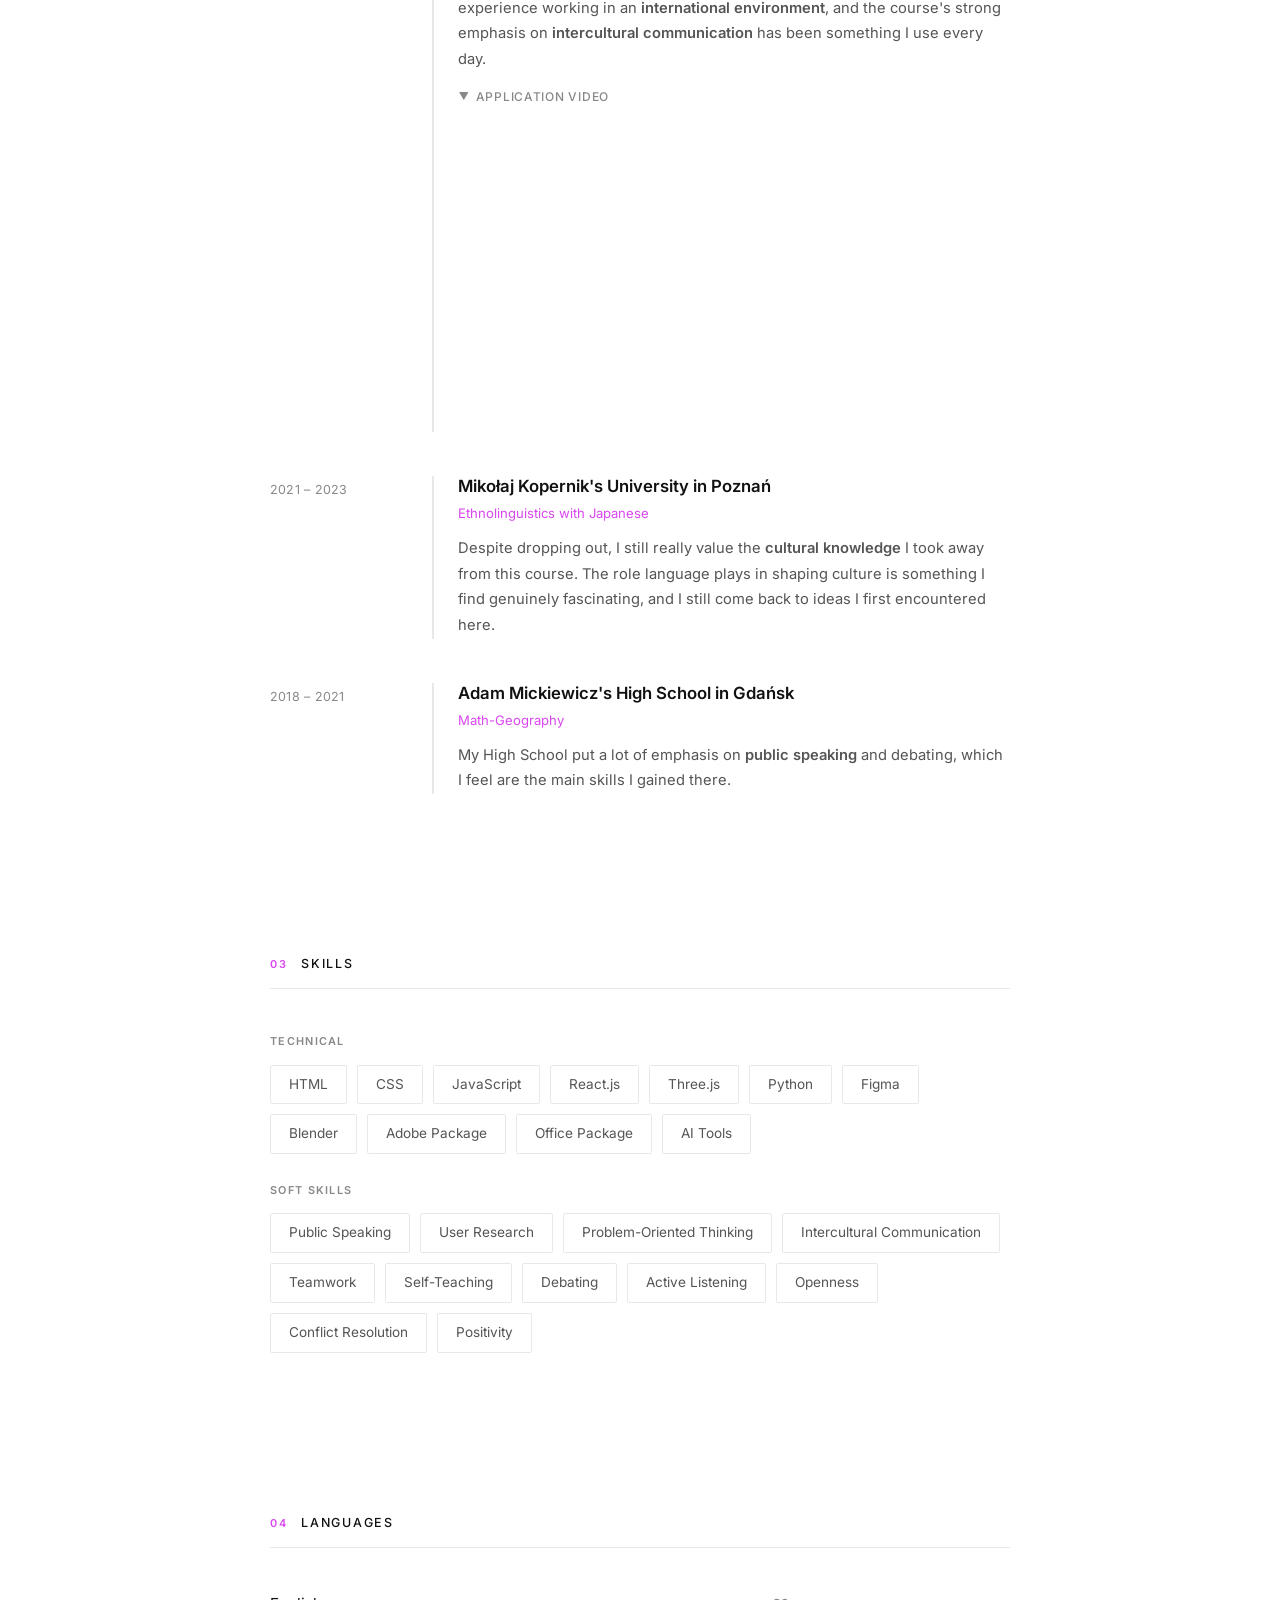
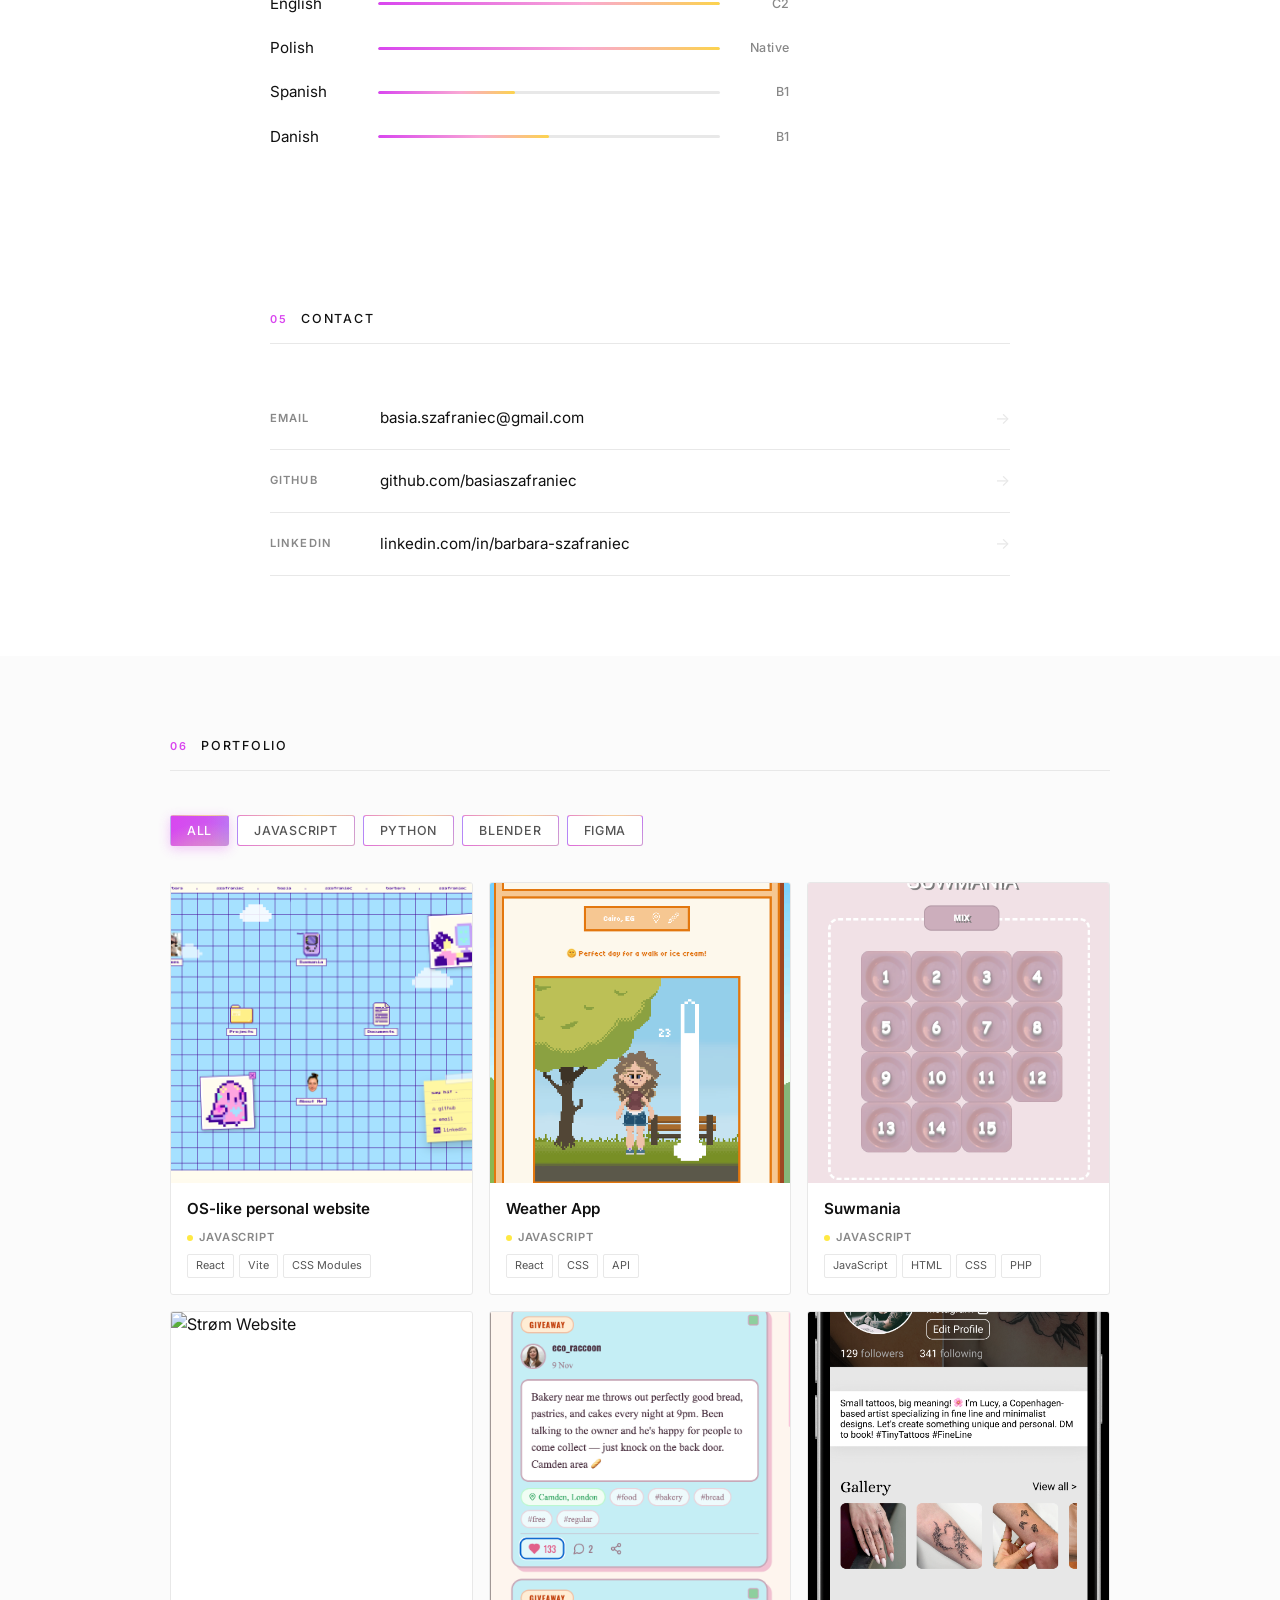
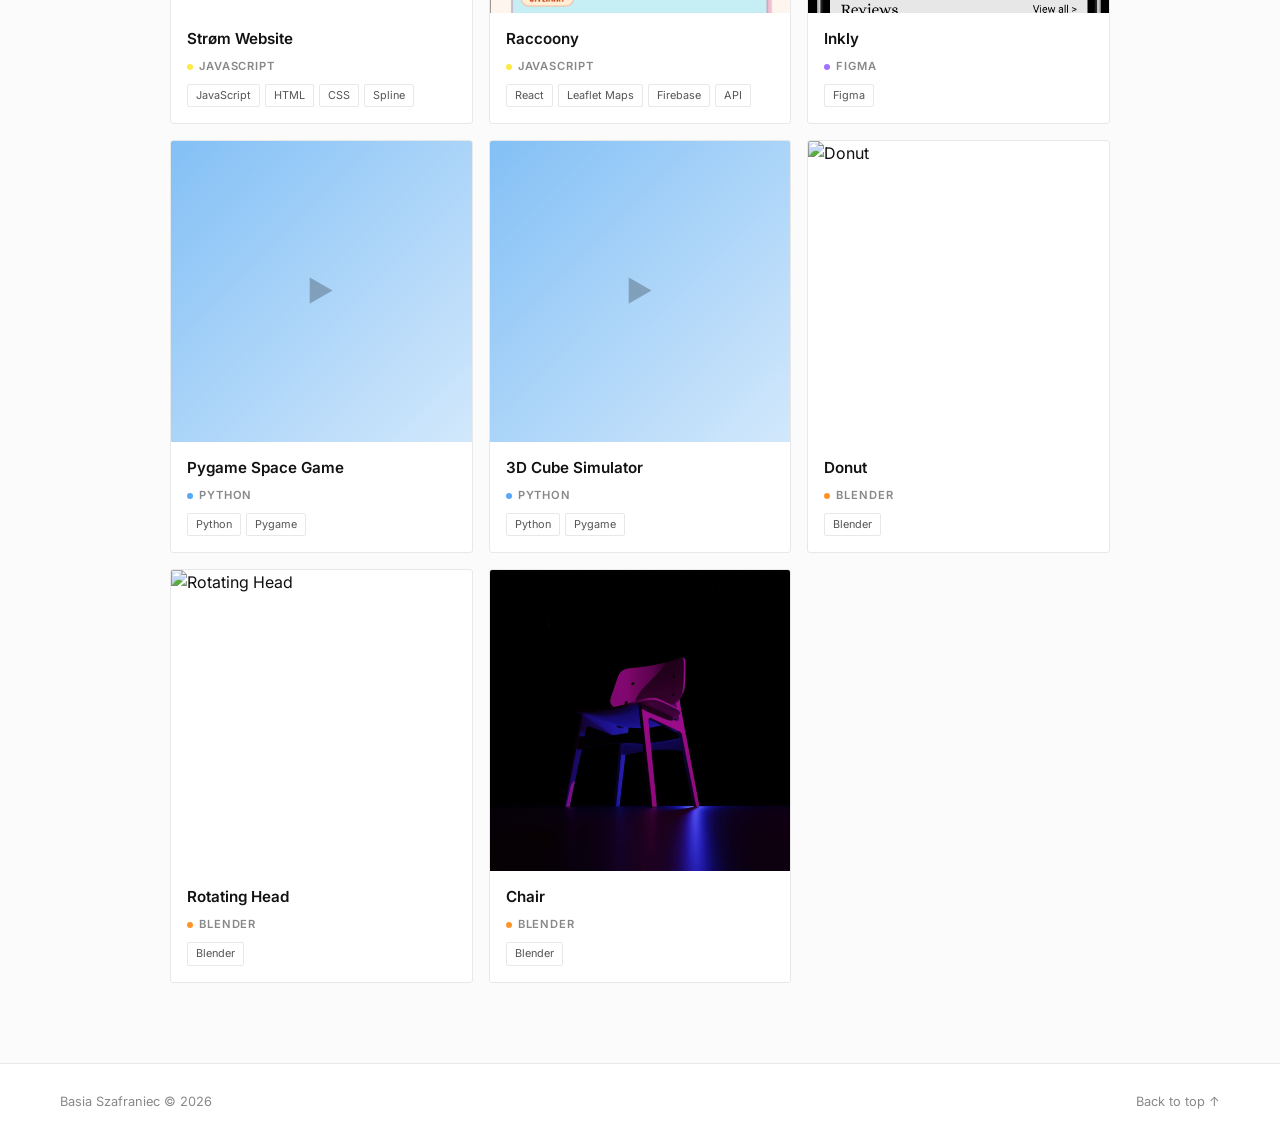
==== commit cd038929: "Update soft skills: Teamwork, Positivity; remove Cross-cultural Communication" ====
--- a/index.html
+++ b/index.html
@@ -152,13 +152,13 @@
                 <div class="skill-tag">User Research</div>
                 <div class="skill-tag">Problem-Oriented Thinking</div>
                 <div class="skill-tag">Intercultural Communication</div>
-                <div class="skill-tag">Collaboration</div>
+                <div class="skill-tag">Teamwork</div>
                 <div class="skill-tag">Self-Teaching</div>
                 <div class="skill-tag">Debating</div>
                 <div class="skill-tag">Active Listening</div>
                 <div class="skill-tag">Openness</div>
                 <div class="skill-tag">Conflict Resolution</div>
-                <div class="skill-tag">Cross-cultural Communication</div>
+                <div class="skill-tag">Positivity</div>
             </div>
         </section>
 
